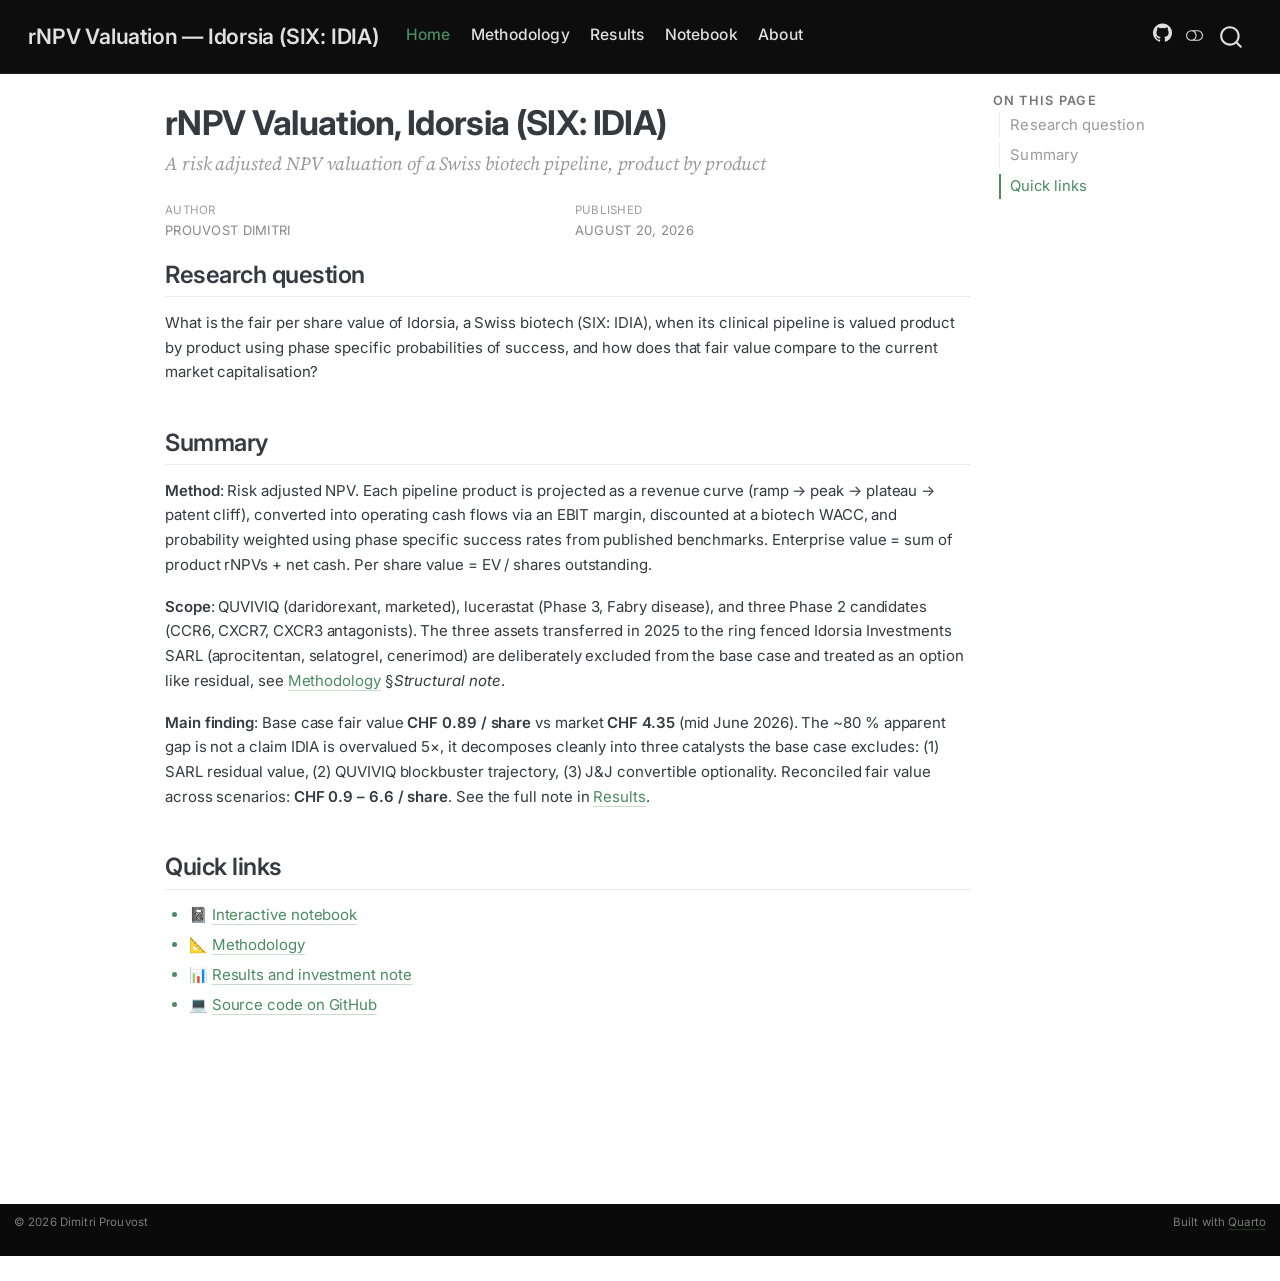
==== index.html @ 0ca476a7 "Deploying to gh-pages from @ DimitriPr/rnpv-idorsia-valuation@db2570fab41d0d4c4d8c8cfc863c0c8bb21568" ====
<!DOCTYPE html>
<html xmlns="http://www.w3.org/1999/xhtml" lang="en" xml:lang="en"><head>

<meta charset="utf-8">
<meta name="generator" content="quarto-1.10.18">

<meta name="viewport" content="width=device-width, initial-scale=1.0, user-scalable=yes">

<meta name="author" content="PROUVOST Dimitri">
<meta name="dcterms.date" content="2026-08-20">

<title>rNPV Valuation, Idorsia (SIX: IDIA) – rNPV Valuation — Idorsia (SIX: IDIA)</title>
<style>
/* Default styles provided by pandoc.
** See https://pandoc.org/MANUAL.html#variables-for-html for config info.
*/
span.smallcaps{font-variant: small-caps;}
div.columns{display: flex; gap: 1.5em;}
div.column{flex: auto;}
@media screen {
div.columns{gap: min(4vw, 1.5em);}
div.column{overflow-x: auto;}
}
div.hanging-indent{margin-left: 1.5em; text-indent: -1.5em;}
ul.task-list{list-style: none;}
ul.task-list li input[type="checkbox"] {
  width: 0.8em;
  margin: 0 0.8em 0.2em -1em; /* quarto-specific, see https://github.com/quarto-dev/quarto-cli/issues/4556 */ 
  vertical-align: middle;
}
</style>


<script src="site_libs/quarto-nav/quarto-nav.js"></script>
<script src="site_libs/quarto-nav/headroom.min.js"></script>
<script src="site_libs/clipboard/clipboard.min.js"></script>
<script src="site_libs/quarto-search/autocomplete.umd.js"></script>
<script src="site_libs/quarto-search/fuse.min.js"></script>
<script src="site_libs/quarto-search/quarto-search.js"></script>
<meta name="quarto:offset" content="./">
<script src="site_libs/quarto-html/quarto.js" type="module"></script>
<script src="site_libs/quarto-html/tabsets/tabsets.js" type="module"></script>
<script src="site_libs/quarto-html/popper.min.js"></script>
<script src="site_libs/quarto-html/tippy.umd.min.js"></script>
<script src="site_libs/quarto-html/anchor.min.js"></script>
<link href="site_libs/quarto-html/tippy.css" rel="stylesheet">
<link href="site_libs/quarto-html/quarto-syntax-highlighting-64a204ab8560d761af7679ceaba22944.css" rel="stylesheet" class="quarto-color-scheme" id="quarto-text-highlighting-styles">
<link href="site_libs/quarto-html/quarto-syntax-highlighting-dark-b85bc7c33db8c58e0ec93c3465666fed.css" rel="stylesheet" class="quarto-color-scheme quarto-color-alternate" id="quarto-text-highlighting-styles">
<link href="site_libs/quarto-html/quarto-syntax-highlighting-64a204ab8560d761af7679ceaba22944.css" rel="stylesheet" class="quarto-color-scheme-extra" id="quarto-text-highlighting-styles">
<script src="site_libs/bootstrap/bootstrap.min.js"></script>
<link href="site_libs/bootstrap/bootstrap-icons.css" rel="stylesheet">
<link href="site_libs/bootstrap/bootstrap-dae86cc5c44ff60038910d979d464551.min.css" rel="stylesheet" append-hash="true" class="quarto-color-scheme" id="quarto-bootstrap" data-mode="light">
<link href="site_libs/bootstrap/bootstrap-dark-b881767d2ce9f5bcc4cdcca02720d2b8.min.css" rel="stylesheet" append-hash="true" class="quarto-color-scheme quarto-color-alternate" id="quarto-bootstrap" data-mode="dark">
<link href="site_libs/bootstrap/bootstrap-dae86cc5c44ff60038910d979d464551.min.css" rel="stylesheet" append-hash="true" class="quarto-color-scheme-extra" id="quarto-bootstrap" data-mode="light">
<script id="quarto-search-options" type="application/json">{
  "location": "navbar",
  "copy-button": false,
  "collapse-after": 3,
  "panel-placement": "end",
  "type": "overlay",
  "limit": 50,
  "keyboard-shortcut": [
    "f",
    "/",
    "s"
  ],
  "show-item-context": false,
  "language": {
    "search-no-results-text": "No results",
    "search-matching-documents-text": "matching documents",
    "search-copy-link-title": "Copy link to search",
    "search-hide-matches-text": "Hide additional matches",
    "search-more-match-text": "more match in this document",
    "search-more-matches-text": "more matches in this document",
    "search-clear-button-title": "Clear",
    "search-text-placeholder": "",
    "search-detached-cancel-button-title": "Cancel",
    "search-submit-button-title": "Submit",
    "search-label": "Search"
  }
}</script>
<style>html{ scroll-behavior: smooth; }</style>


</head>

<body class="nav-fixed quarto-light"><script id="quarto-html-before-body" type="application/javascript">
    const toggleBodyColorMode = (bsSheetEl) => {
      const mode = bsSheetEl.getAttribute("data-mode");
      const bodyEl = window.document.querySelector("body");
      if (mode === "dark") {
        bodyEl.classList.add("quarto-dark");
        bodyEl.classList.remove("quarto-light");
      } else {
        bodyEl.classList.add("quarto-light");
        bodyEl.classList.remove("quarto-dark");
      }
    }
    const toggleBodyColorPrimary = () => {
      const bsSheetEl = window.document.querySelector("link#quarto-bootstrap:not([rel=disabled-stylesheet])");
      if (bsSheetEl) {
        toggleBodyColorMode(bsSheetEl);
      }
    }
    const setColorSchemeToggle = (alternate) => {
      const toggles = window.document.querySelectorAll('.quarto-color-scheme-toggle');
      for (let i=0; i < toggles.length; i++) {
        const toggle = toggles[i];
        if (toggle) {
          if (alternate) {
            toggle.classList.add("alternate");
          } else {
            toggle.classList.remove("alternate");
          }
        }
      }
    };
    const toggleColorMode = (alternate) => {
      // Switch the stylesheets
      const primaryStylesheets = window.document.querySelectorAll('link.quarto-color-scheme:not(.quarto-color-alternate)');
      const alternateStylesheets = window.document.querySelectorAll('link.quarto-color-scheme.quarto-color-alternate');
      manageTransitions('#quarto-margin-sidebar .nav-link', false);
      if (alternate) {
        // note: dark is layered on light, we don't disable primary!
        enableStylesheet(alternateStylesheets);
        for (const sheetNode of alternateStylesheets) {
          if (sheetNode.id === "quarto-bootstrap") {
            toggleBodyColorMode(sheetNode);
          }
        }
      } else {
        disableStylesheet(alternateStylesheets);
        enableStylesheet(primaryStylesheets)
        toggleBodyColorPrimary();
      }
      manageTransitions('#quarto-margin-sidebar .nav-link', true);
      // Switch the toggles
      setColorSchemeToggle(alternate)
      // Hack to workaround the fact that safari doesn't
      // properly recolor the scrollbar when toggling (#1455)
      if (navigator.userAgent.indexOf('Safari') > 0 && navigator.userAgent.indexOf('Chrome') == -1) {
        manageTransitions("body", false);
        window.scrollTo(0, 1);
        setTimeout(() => {
          window.scrollTo(0, 0);
          manageTransitions("body", true);
        }, 40);
      }
    }
    const disableStylesheet = (stylesheets) => {
      for (let i=0; i < stylesheets.length; i++) {
        const stylesheet = stylesheets[i];
        stylesheet.rel = 'disabled-stylesheet';
      }
    }
    const enableStylesheet = (stylesheets) => {
      for (let i=0; i < stylesheets.length; i++) {
        const stylesheet = stylesheets[i];
        if(stylesheet.rel !== 'stylesheet') { // for Chrome, which will still FOUC without this check
          stylesheet.rel = 'stylesheet';
        }
      }
    }
    const manageTransitions = (selector, allowTransitions) => {
      const els = window.document.querySelectorAll(selector);
      for (let i=0; i < els.length; i++) {
        const el = els[i];
        if (allowTransitions) {
          el.classList.remove('notransition');
        } else {
          el.classList.add('notransition');
        }
      }
    }
    const isFileUrl = () => {
      return window.location.protocol === 'file:';
    }
    const hasAlternateSentinel = () => {
      let styleSentinel = getColorSchemeSentinel();
      if (styleSentinel !== null) {
        return styleSentinel === "alternate";
      } else {
        return false;
      }
    }
    const setStyleSentinel = (alternate) => {
      const value = alternate ? "alternate" : "default";
      if (!isFileUrl()) {
        window.localStorage.setItem("quarto-color-scheme", value);
      } else {
        localAlternateSentinel = value;
      }
    }
    const getColorSchemeSentinel = () => {
      if (!isFileUrl()) {
        const storageValue = window.localStorage.getItem("quarto-color-scheme");
        return storageValue != null ? storageValue : localAlternateSentinel;
      } else {
        return localAlternateSentinel;
      }
    }
    const toggleGiscusIfUsed = (isAlternate, darkModeDefault) => {
      const baseTheme = document.querySelector('#giscus-base-theme')?.value ?? 'light';
      const alternateTheme = document.querySelector('#giscus-alt-theme')?.value ?? 'dark';
      let newTheme = '';
      if(authorPrefersDark) {
        newTheme = isAlternate ? baseTheme : alternateTheme;
      } else {
        newTheme = isAlternate ? alternateTheme : baseTheme;
      }
      const changeGiscusTheme = () => {
        // From: https://github.com/giscus/giscus/issues/336
        const sendMessage = (message) => {
          const iframe = document.querySelector('iframe.giscus-frame');
          if (!iframe) return;
          iframe.contentWindow.postMessage({ giscus: message }, 'https://giscus.app');
        }
        sendMessage({
          setConfig: {
            theme: newTheme
          }
        });
      }
      const isGiscussLoaded = window.document.querySelector('iframe.giscus-frame') !== null;
      if (isGiscussLoaded) {
        changeGiscusTheme();
      }
    };
    const authorPrefersDark = false;
    const darkModeDefault = authorPrefersDark;
      document.querySelector('link#quarto-text-highlighting-styles.quarto-color-scheme-extra').rel = 'disabled-stylesheet';
      document.querySelector('link#quarto-bootstrap.quarto-color-scheme-extra').rel = 'disabled-stylesheet';
    let localAlternateSentinel = darkModeDefault ? 'alternate' : 'default';
    // Dark / light mode switch
    window.quartoToggleColorScheme = () => {
      // Read the current dark / light value
      let toAlternate = !hasAlternateSentinel();
      toggleColorMode(toAlternate);
      setStyleSentinel(toAlternate);
      toggleGiscusIfUsed(toAlternate, darkModeDefault);
      window.dispatchEvent(new Event('resize'));
    };
    // Switch to dark mode if need be
    if (hasAlternateSentinel()) {
      toggleColorMode(true);
    } else {
      toggleColorMode(false);
    }
  </script>

<div id="quarto-search-results"></div>
  <header id="quarto-header" class="headroom fixed-top">
    <nav class="navbar navbar-expand-lg " data-bs-theme="dark">
      <div class="navbar-container container-fluid">
      <div class="navbar-brand-container mx-auto">
    <a class="navbar-brand" href="./index.html">
    <span class="navbar-title">rNPV Valuation — Idorsia (SIX: IDIA)</span>
    </a>
  </div>
            <div id="quarto-search" class="" title="Search"></div>
          <button class="navbar-toggler" type="button" data-bs-toggle="collapse" data-bs-target="#navbarCollapse" aria-controls="navbarCollapse" role="menu" aria-expanded="false" aria-label="Toggle navigation" onclick="if (window.quartoToggleHeadroom) { window.quartoToggleHeadroom(); }">
  <span class="navbar-toggler-icon"></span>
</button>
          <div class="collapse navbar-collapse" id="navbarCollapse">
            <ul class="navbar-nav navbar-nav-scroll me-auto">
  <li class="nav-item">
    <a class="nav-link active" href="./index.html" aria-current="page"> 
<span class="menu-text">Home</span></a>
  </li>  
  <li class="nav-item">
    <a class="nav-link" href="./methodology.html"> 
<span class="menu-text">Methodology</span></a>
  </li>  
  <li class="nav-item">
    <a class="nav-link" href="./results.html"> 
<span class="menu-text">Results</span></a>
  </li>  
  <li class="nav-item">
    <a class="nav-link" href="./notebook.html"> 
<span class="menu-text">Notebook</span></a>
  </li>  
  <li class="nav-item">
    <a class="nav-link" href="./about.html"> 
<span class="menu-text">About</span></a>
  </li>  
</ul>
            <ul class="navbar-nav navbar-nav-scroll ms-auto">
  <li class="nav-item compact">
    <a class="nav-link" href="https://github.com/DimitriPr/rnpv-idorsia-valuation"> <i class="bi bi-github" role="img" aria-label="GitHub">
</i> 
<span class="menu-text"></span></a>
  </li>  
</ul>
          </div> <!-- /navcollapse -->
            <div class="quarto-navbar-tools">
  <a href="" class="quarto-color-scheme-toggle quarto-navigation-tool  px-1" onclick="window.quartoToggleColorScheme(); return false;" title="Toggle dark mode"><i class="bi"></i></a>
</div>
      </div> <!-- /container-fluid -->
    </nav>
</header>
<!-- content -->
<div id="quarto-content" class="quarto-container page-columns page-rows-contents page-layout-article page-navbar">
<!-- sidebar -->
<!-- margin-sidebar -->
    <div id="quarto-margin-sidebar" class="sidebar margin-sidebar">
        <nav id="TOC" role="doc-toc" class="toc-active">
    <h2 id="toc-title">On this page</h2>
   
  <ul>
  <li><a href="#research-question" id="toc-research-question" class="nav-link active" data-scroll-target="#research-question">Research question</a></li>
  <li><a href="#summary" id="toc-summary" class="nav-link" data-scroll-target="#summary">Summary</a></li>
  <li><a href="#quick-links" id="toc-quick-links" class="nav-link" data-scroll-target="#quick-links">Quick links</a></li>
  </ul>
</nav>
    </div>
<!-- main -->
<main class="content" id="quarto-document-content">


<header id="title-block-header" class="quarto-title-block default">
<div class="quarto-title">
<h1 class="title">rNPV Valuation, Idorsia (SIX: IDIA)</h1>
<p class="subtitle lead">A risk adjusted NPV valuation of a Swiss biotech pipeline, product by product</p>
</div>



<div class="quarto-title-meta">

    <div>
    <div class="quarto-title-meta-heading">Author</div>
    <div class="quarto-title-meta-contents">
             <p>PROUVOST Dimitri </p>
          </div>
  </div>
    
    <div>
    <div class="quarto-title-meta-heading">Published</div>
    <div class="quarto-title-meta-contents">
      <p class="date">August 20, 2026</p>
    </div>
  </div>
  
    
  </div>
  


</header>


<section id="research-question" class="level2">
<h2 class="anchored" data-anchor-id="research-question">Research question</h2>
<p>What is the fair per share value of Idorsia, a Swiss biotech (SIX: IDIA), when its clinical pipeline is valued product by product using phase specific probabilities of success, and how does that fair value compare to the current market capitalisation?</p>
</section>
<section id="summary" class="level2">
<h2 class="anchored" data-anchor-id="summary">Summary</h2>
<p><strong>Method</strong>: Risk adjusted NPV. Each pipeline product is projected as a revenue curve (ramp → peak → plateau → patent cliff), converted into operating cash flows via an EBIT margin, discounted at a biotech WACC, and probability weighted using phase specific success rates from published benchmarks. Enterprise value = sum of product rNPVs + net cash. Per share value = EV / shares outstanding.</p>
<p><strong>Scope</strong>: QUVIVIQ (daridorexant, marketed), lucerastat (Phase 3, Fabry disease), and three Phase 2 candidates (CCR6, CXCR7, CXCR3 antagonists). The three assets transferred in 2025 to the ring fenced Idorsia Investments SARL (aprocitentan, selatogrel, cenerimod) are deliberately excluded from the base case and treated as an option like residual, see <a href="./methodology.html">Methodology</a> §<em>Structural note</em>.</p>
<p><strong>Main finding</strong>: Base case fair value <strong>CHF 0.89 / share</strong> vs market <strong>CHF 4.35</strong> (mid June 2026). The ~80 % apparent gap is not a claim IDIA is overvalued 5×, it decomposes cleanly into three catalysts the base case excludes: (1) SARL residual value, (2) QUVIVIQ blockbuster trajectory, (3) J&amp;J convertible optionality. Reconciled fair value across scenarios: <strong>CHF 0.9 – 6.6 / share</strong>. See the full note in <a href="./results.html">Results</a>.</p>
</section>
<section id="quick-links" class="level2">
<h2 class="anchored" data-anchor-id="quick-links">Quick links</h2>
<ul>
<li>📓 <a href="./notebook.html">Interactive notebook</a></li>
<li>📐 <a href="./methodology.html">Methodology</a></li>
<li>📊 <a href="./results.html">Results and investment note</a></li>
<li>💻 <a href="https://github.com/DimitriPr/rnpv-idorsia-valuation">Source code on GitHub</a></li>
</ul>


</section>

</main> <!-- /main -->
<script id="quarto-html-after-body" type="application/javascript">
  window.document.addEventListener("DOMContentLoaded", function (event) {
    // Ensure there is a toggle, if there isn't float one in the top right
    if (window.document.querySelector('.quarto-color-scheme-toggle') === null) {
      const a = window.document.createElement('a');
      a.classList.add('top-right');
      a.classList.add('quarto-color-scheme-toggle');
      a.href = "";
      a.onclick = function() { try { window.quartoToggleColorScheme(); } catch {} return false; };
      const i = window.document.createElement("i");
      i.classList.add('bi');
      a.appendChild(i);
      window.document.body.appendChild(a);
    }
    setColorSchemeToggle(hasAlternateSentinel())
    const icon = "";
    const anchorJS = new window.AnchorJS();
    anchorJS.options = {
      placement: 'right',
      icon: icon
    };
    anchorJS.add('.anchored');
    const isCodeAnnotation = (el) => {
      for (const clz of el.classList) {
        if (clz.startsWith('code-annotation-')) {                     
          return true;
        }
      }
      return false;
    }
    const onCopySuccess = function(e) {
      // button target
      const button = e.trigger;
      // don't keep focus
      button.blur();
      // flash "checked"
      button.classList.add('code-copy-button-checked');
      var currentTitle = button.getAttribute("title");
      button.setAttribute("title", "Copied!");
      let tooltip;
      if (window.bootstrap) {
        button.setAttribute("data-bs-toggle", "tooltip");
        button.setAttribute("data-bs-placement", "left");
        button.setAttribute("data-bs-title", "Copied!");
        tooltip = new bootstrap.Tooltip(button, 
          { trigger: "manual", 
            customClass: "code-copy-button-tooltip",
            offset: [0, -8]});
        tooltip.show();    
      }
      setTimeout(function() {
        if (tooltip) {
          tooltip.hide();
          button.removeAttribute("data-bs-title");
          button.removeAttribute("data-bs-toggle");
          button.removeAttribute("data-bs-placement");
        }
        button.setAttribute("title", currentTitle);
        button.classList.remove('code-copy-button-checked');
      }, 1000);
      // clear code selection
      e.clearSelection();
    }
    const getTextToCopy = function(trigger) {
      const outerScaffold = trigger.parentElement.cloneNode(true);
      const codeEl = outerScaffold.querySelector('code');
      for (const childEl of codeEl.children) {
        if (isCodeAnnotation(childEl)) {
          childEl.remove();
        }
      }
      return codeEl.innerText;
    }
    const clipboard = new window.ClipboardJS('.code-copy-button:not([data-in-quarto-modal])', {
      text: getTextToCopy
    });
    clipboard.on('success', onCopySuccess);
    if (window.document.getElementById('quarto-embedded-source-code-modal')) {
      const clipboardModal = new window.ClipboardJS('.code-copy-button[data-in-quarto-modal]', {
        text: getTextToCopy,
        container: window.document.getElementById('quarto-embedded-source-code-modal')
      });
      clipboardModal.on('success', onCopySuccess);
    }
    const viewSource = window.document.getElementById('quarto-view-source') ||
                       window.document.getElementById('quarto-code-tools-source');
    if (viewSource) {
      const sourceUrl = viewSource.getAttribute("data-quarto-source-url");
      viewSource.addEventListener("click", function(e) {
        if (sourceUrl) {
          // rstudio viewer pane
          if (/\bcapabilities=\b/.test(window.location)) {
            window.open(sourceUrl);
          } else {
            window.location.href = sourceUrl;
          }
        } else {
          const modal = new bootstrap.Modal(document.getElementById('quarto-embedded-source-code-modal'));
          modal.show();
        }
        return false;
      });
    }
    function toggleCodeHandler(show) {
      return function(e) {
        const cellDetails = window.document.querySelectorAll(".cell details.code-fold");
        for (let i=0; i<cellDetails.length; i++) {
          const details = cellDetails[i];
          if (show) {
            details.open = true;
          } else {
            details.removeAttribute("open");
          }
        }
        const cellCodeDivs = window.document.querySelectorAll(".cell div.sourceCode.cell-code");
        const fromCls = show ? "hidden" : "unhidden";
        const toCls = show ? "unhidden" : "hidden";
        for (let i=0; i<cellCodeDivs.length; i++) {
          const codeDiv = cellCodeDivs[i];
          if (codeDiv.classList.contains(fromCls)) {
            codeDiv.classList.remove(fromCls);
            codeDiv.classList.add(toCls);
          } 
        }
        return false;
      }
    }
    const hideAllCode = window.document.getElementById("quarto-hide-all-code");
    if (hideAllCode) {
      hideAllCode.addEventListener("click", toggleCodeHandler(false));
    }
    const showAllCode = window.document.getElementById("quarto-show-all-code");
    if (showAllCode) {
      showAllCode.addEventListener("click", toggleCodeHandler(true));
    }
      var localhostRegex = new RegExp(/^(?:http|https):\/\/localhost\:?[0-9]*\//);
      var mailtoRegex = new RegExp(/^mailto:/);
        var filterRegex = new RegExp('/' + window.location.host + '/');
      var isInternal = (href) => {
          return filterRegex.test(href) || localhostRegex.test(href) || mailtoRegex.test(href);
      }
      // Inspect non-navigation links and adorn them if external
     var links = window.document.querySelectorAll('a[href]:not(.nav-link):not(.navbar-brand):not(.toc-action):not(.sidebar-link):not(.sidebar-item-toggle):not(.pagination-link):not(.no-external):not([aria-hidden]):not(.dropdown-item):not(.quarto-navigation-tool):not(.about-link)');
      for (var i=0; i<links.length; i++) {
        const link = links[i];
        if (!isInternal(link.href)) {
          // undo the damage that might have been done by quarto-nav.js in the case of
          // links that we want to consider external
          if (link.dataset.originalHref !== undefined) {
            link.href = link.dataset.originalHref;
          }
            // target, if specified
            link.setAttribute("target", "_blank");
            if (link.getAttribute("rel") === null) {
              link.setAttribute("rel", "noopener");
            }
        }
      }
    function tippyHover(el, contentFn, onTriggerFn, onUntriggerFn) {
      const config = {
        allowHTML: true,
        maxWidth: 500,
        delay: 100,
        arrow: false,
        appendTo: function(el) {
            return el.parentElement;
        },
        interactive: true,
        interactiveBorder: 10,
        theme: 'quarto',
        placement: 'bottom-start',
      };
      if (contentFn) {
        config.content = contentFn;
      }
      if (onTriggerFn) {
        config.onTrigger = onTriggerFn;
      }
      if (onUntriggerFn) {
        config.onUntrigger = onUntriggerFn;
      }
      window.tippy(el, config); 
    }
    const noterefs = window.document.querySelectorAll('a[role="doc-noteref"]');
    for (var i=0; i<noterefs.length; i++) {
      const ref = noterefs[i];
      tippyHover(ref, function() {
        // use id or data attribute instead here
        let href = ref.getAttribute('data-footnote-href') || ref.getAttribute('href');
        try { href = new URL(href).hash; } catch {}
        const id = href.replace(/^#\/?/, "");
        const note = window.document.getElementById(id);
        if (note) {
          return note.innerHTML;
        } else {
          return "";
        }
      });
    }
    const xrefs = window.document.querySelectorAll('a.quarto-xref');
    const processXRef = (id, note) => {
      // Strip column container classes
      const stripColumnClz = (el) => {
        el.classList.remove("page-full", "page-columns");
        if (el.children) {
          for (const child of el.children) {
            stripColumnClz(child);
          }
        }
      }
      stripColumnClz(note)
      if (id === null || id.startsWith('sec-')) {
        // Special case sections, only their first couple elements
        const container = document.createElement("div");
        if (note.children && note.children.length > 2) {
          container.appendChild(note.children[0].cloneNode(true));
          for (let i = 1; i < note.children.length; i++) {
            const child = note.children[i];
            if (child.tagName === "P" && child.innerText === "") {
              continue;
            } else {
              container.appendChild(child.cloneNode(true));
              break;
            }
          }
          if (window.Quarto?.typesetMath) {
            window.Quarto.typesetMath(container);
          }
          return container.innerHTML
        } else {
          if (window.Quarto?.typesetMath) {
            window.Quarto.typesetMath(note);
          }
          return note.innerHTML;
        }
      } else {
        // Remove any anchor links if they are present
        const anchorLink = note.querySelector('a.anchorjs-link');
        if (anchorLink) {
          anchorLink.remove();
        }
        if (window.Quarto?.typesetMath) {
          window.Quarto.typesetMath(note);
        }
        if (note.classList.contains("callout")) {
          return note.outerHTML;
        } else {
          return note.innerHTML;
        }
      }
    }
    for (var i=0; i<xrefs.length; i++) {
      const xref = xrefs[i];
      tippyHover(xref, undefined, function(instance) {
        instance.disable();
        let url = xref.getAttribute('href');
        let hash = undefined; 
        if (url.startsWith('#')) {
          hash = url;
        } else {
          try { hash = new URL(url).hash; } catch {}
        }
        if (hash) {
          const id = hash.replace(/^#\/?/, "");
          const note = window.document.getElementById(id);
          if (note !== null) {
            try {
              const html = processXRef(id, note.cloneNode(true));
              instance.setContent(html);
            } finally {
              instance.enable();
              instance.show();
            }
          } else {
            // See if we can fetch this
            fetch(url.split('#')[0])
            .then(res => res.text())
            .then(html => {
              const parser = new DOMParser();
              const htmlDoc = parser.parseFromString(html, "text/html");
              const note = htmlDoc.getElementById(id);
              if (note !== null) {
                const html = processXRef(id, note);
                instance.setContent(html);
              } 
            }).finally(() => {
              instance.enable();
              instance.show();
            });
          }
        } else {
          // See if we can fetch a full url (with no hash to target)
          // This is a special case and we should probably do some content thinning / targeting
          fetch(url)
          .then(res => res.text())
          .then(html => {
            const parser = new DOMParser();
            const htmlDoc = parser.parseFromString(html, "text/html");
            const note = htmlDoc.querySelector('main.content');
            if (note !== null) {
              // This should only happen for chapter cross references
              // (since there is no id in the URL)
              // remove the first header
              if (note.children.length > 0 && note.children[0].tagName === "HEADER") {
                note.children[0].remove();
              }
              const html = processXRef(null, note);
              instance.setContent(html);
            } 
          }).finally(() => {
            instance.enable();
            instance.show();
          });
        }
      }, function(instance) {
      });
    }
        let selectedAnnoteEl;
        const selectorForAnnotation = ( cell, annotation) => {
          let cellAttr = 'data-code-cell="' + cell + '"';
          let lineAttr = 'data-code-annotation="' +  annotation + '"';
          const selector = 'span[' + cellAttr + '][' + lineAttr + ']';
          return selector;
        }
        const selectCodeLines = (annoteEl) => {
          const doc = window.document;
          const targetCell = annoteEl.getAttribute("data-target-cell");
          const targetAnnotation = annoteEl.getAttribute("data-target-annotation");
          const annoteSpan = window.document.querySelector(selectorForAnnotation(targetCell, targetAnnotation));
          const lines = annoteSpan.getAttribute("data-code-lines").split(",");
          const lineIds = lines.map((line) => {
            return targetCell + "-" + line;
          })
          let top = null;
          let height = null;
          let parent = null;
          if (lineIds.length > 0) {
              //compute the position of the single el (top and bottom and make a div)
              const el = window.document.getElementById(lineIds[0]);
              top = el.offsetTop;
              height = el.offsetHeight;
              parent = el.parentElement.parentElement;
            if (lineIds.length > 1) {
              const lastEl = window.document.getElementById(lineIds[lineIds.length - 1]);
              const bottom = lastEl.offsetTop + lastEl.offsetHeight;
              height = bottom - top;
            }
            if (top !== null && height !== null && parent !== null) {
              // cook up a div (if necessary) and position it 
              let div = window.document.getElementById("code-annotation-line-highlight");
              if (div === null) {
                div = window.document.createElement("div");
                div.setAttribute("id", "code-annotation-line-highlight");
                div.style.position = 'absolute';
                parent.appendChild(div);
              }
              div.style.top = top - 2 + "px";
              div.style.height = height + 4 + "px";
              div.style.left = 0;
              let gutterDiv = window.document.getElementById("code-annotation-line-highlight-gutter");
              if (gutterDiv === null) {
                gutterDiv = window.document.createElement("div");
                gutterDiv.setAttribute("id", "code-annotation-line-highlight-gutter");
                gutterDiv.style.position = 'absolute';
                const codeCell = window.document.getElementById(targetCell);
                const gutter = codeCell.querySelector('.code-annotation-gutter');
                gutter.appendChild(gutterDiv);
              }
              gutterDiv.style.top = top - 2 + "px";
              gutterDiv.style.height = height + 4 + "px";
            }
            selectedAnnoteEl = annoteEl;
          }
        };
        const unselectCodeLines = () => {
          const elementsIds = ["code-annotation-line-highlight", "code-annotation-line-highlight-gutter"];
          elementsIds.forEach((elId) => {
            const div = window.document.getElementById(elId);
            if (div) {
              div.remove();
            }
          });
          selectedAnnoteEl = undefined;
        };
          // Handle positioning of the toggle
      window.addEventListener(
        "resize",
        throttle(() => {
          elRect = undefined;
          if (selectedAnnoteEl) {
            selectCodeLines(selectedAnnoteEl);
          }
        }, 10)
      );
      function throttle(fn, ms) {
      let throttle = false;
      let timer;
        return (...args) => {
          if(!throttle) { // first call gets through
              fn.apply(this, args);
              throttle = true;
          } else { // all the others get throttled
              if(timer) clearTimeout(timer); // cancel #2
              timer = setTimeout(() => {
                fn.apply(this, args);
                timer = throttle = false;
              }, ms);
          }
        };
      }
        // Attach click handler to the DT
        const annoteDls = window.document.querySelectorAll('dt[data-target-cell]');
        for (const annoteDlNode of annoteDls) {
          annoteDlNode.addEventListener('click', (event) => {
            const clickedEl = event.target;
            if (clickedEl !== selectedAnnoteEl) {
              unselectCodeLines();
              const activeEl = window.document.querySelector('dt[data-target-cell].code-annotation-active');
              if (activeEl) {
                activeEl.classList.remove('code-annotation-active');
              }
              selectCodeLines(clickedEl);
              clickedEl.classList.add('code-annotation-active');
            } else {
              // Unselect the line
              unselectCodeLines();
              clickedEl.classList.remove('code-annotation-active');
            }
          });
        }
    const findCites = (el) => {
      const parentEl = el.parentElement;
      if (parentEl) {
        const cites = parentEl.dataset.cites;
        if (cites) {
          return {
            el,
            cites: cites.split(' ')
          };
        } else {
          return findCites(el.parentElement)
        }
      } else {
        return undefined;
      }
    };
    var bibliorefs = window.document.querySelectorAll('a[role="doc-biblioref"]');
    for (var i=0; i<bibliorefs.length; i++) {
      const ref = bibliorefs[i];
      const citeInfo = findCites(ref);
      if (citeInfo) {
        tippyHover(citeInfo.el, function() {
          var popup = window.document.createElement('div');
          citeInfo.cites.forEach(function(cite) {
            var citeDiv = window.document.createElement('div');
            citeDiv.classList.add('hanging-indent');
            citeDiv.classList.add('csl-entry');
            var biblioDiv = window.document.getElementById('ref-' + cite);
            if (biblioDiv) {
              citeDiv.innerHTML = biblioDiv.innerHTML;
            }
            popup.appendChild(citeDiv);
          });
          return popup.innerHTML;
        });
      }
    }
  });
  </script>
</div> <!-- /content -->
<footer class="footer">
  <div class="nav-footer">
    <div class="nav-footer-left">
<p>© 2026 Dimitri Prouvost</p>
</div>   
    <div class="nav-footer-center">
      &nbsp;
    </div>
    <div class="nav-footer-right">
<p>Built with <a href="https://quarto.org">Quarto</a></p>
</div>
  </div>
</footer>




<script src="site_libs/quarto-html/zenscroll-min.js"></script>
</body></html>
---- site_libs/quarto-html/tippy.css ----
.tippy-box[data-animation=fade][data-state=hidden]{opacity:0}[data-tippy-root]{max-width:calc(100vw - 10px)}.tippy-box{position:relative;background-color:#333;color:#fff;border-radius:4px;font-size:14px;line-height:1.4;white-space:normal;outline:0;transition-property:transform,visibility,opacity}.tippy-box[data-placement^=top]>.tippy-arrow{bottom:0}.tippy-box[data-placement^=top]>.tippy-arrow:before{bottom:-7px;left:0;border-width:8px 8px 0;border-top-color:initial;transform-origin:center top}.tippy-box[data-placement^=bottom]>.tippy-arrow{top:0}.tippy-box[data-placement^=bottom]>.tippy-arrow:before{top:-7px;left:0;border-width:0 8px 8px;border-bottom-color:initial;transform-origin:center bottom}.tippy-box[data-placement^=left]>.tippy-arrow{right:0}.tippy-box[data-placement^=left]>.tippy-arrow:before{border-width:8px 0 8px 8px;border-left-color:initial;right:-7px;transform-origin:center left}.tippy-box[data-placement^=right]>.tippy-arrow{left:0}.tippy-box[data-placement^=right]>.tippy-arrow:before{left:-7px;border-width:8px 8px 8px 0;border-right-color:initial;transform-origin:center right}.tippy-box[data-inertia][data-state=visible]{transition-timing-function:cubic-bezier(.54,1.5,.38,1.11)}.tippy-arrow{width:16px;height:16px;color:#333}.tippy-arrow:before{content:"";position:absolute;border-color:transparent;border-style:solid}.tippy-content{position:relative;padding:5px 9px;z-index:1}
---- site_libs/quarto-html/quarto-syntax-highlighting-64a204ab8560d761af7679ceaba22944.css ----
/* quarto syntax highlight colors */
:root {
  --quarto-hl-ot-color: #003B4F;
  --quarto-hl-at-color: #657422;
  --quarto-hl-ss-color: #20794D;
  --quarto-hl-an-color: #5E5E5E;
  --quarto-hl-fu-color: #4758AB;
  --quarto-hl-st-color: #20794D;
  --quarto-hl-cf-color: #003B4F;
  --quarto-hl-op-color: #5E5E5E;
  --quarto-hl-er-color: #AD0000;
  --quarto-hl-bn-color: #AD0000;
  --quarto-hl-al-color: #AD0000;
  --quarto-hl-va-color: #111111;
  --quarto-hl-bu-color: inherit;
  --quarto-hl-ex-color: inherit;
  --quarto-hl-pp-color: #AD0000;
  --quarto-hl-in-color: #5E5E5E;
  --quarto-hl-vs-color: #20794D;
  --quarto-hl-wa-color: #5E5E5E;
  --quarto-hl-do-color: #5E5E5E;
  --quarto-hl-im-color: #00769E;
  --quarto-hl-ch-color: #20794D;
  --quarto-hl-dt-color: #AD0000;
  --quarto-hl-fl-color: #AD0000;
  --quarto-hl-co-color: #5E5E5E;
  --quarto-hl-cv-color: #5E5E5E;
  --quarto-hl-cn-color: #8f5902;
  --quarto-hl-sc-color: #5E5E5E;
  --quarto-hl-dv-color: #AD0000;
  --quarto-hl-kw-color: #003B4F;
}

/* other quarto variables */
:root {
  --quarto-font-monospace: SFMono-Regular, Menlo, Monaco, Consolas, "Liberation Mono", "Courier New", monospace;
}

/* syntax highlight based on Pandoc's rules */
pre > code.sourceCode > span {
  color: #003B4F;
}

code.sourceCode > span {
  color: #003B4F;
}

div.sourceCode,
div.sourceCode pre.sourceCode {
  color: #003B4F;
}

/* Normal */
code span {
  color: #003B4F;
}

/* Alert */
code span.al {
  color: #AD0000;
  font-style: inherit;
}

/* Annotation */
code span.an {
  color: #5E5E5E;
  font-style: inherit;
}

/* Attribute */
code span.at {
  color: #657422;
  font-style: inherit;
}

/* BaseN */
code span.bn {
  color: #AD0000;
  font-style: inherit;
}

/* BuiltIn */
code span.bu {
  font-style: inherit;
}

/* ControlFlow */
code span.cf {
  color: #003B4F;
  font-weight: bold;
  font-style: inherit;
}

/* Char */
code span.ch {
  color: #20794D;
  font-style: inherit;
}

/* Constant */
code span.cn {
  color: #8f5902;
  font-style: inherit;
}

/* Comment */
code span.co {
  color: #5E5E5E;
  font-style: inherit;
}

/* CommentVar */
code span.cv {
  color: #5E5E5E;
  font-style: italic;
}

/* Documentation */
code span.do {
  color: #5E5E5E;
  font-style: italic;
}

/* DataType */
code span.dt {
  color: #AD0000;
  font-style: inherit;
}

/* DecVal */
code span.dv {
  color: #AD0000;
  font-style: inherit;
}

/* Error */
code span.er {
  color: #AD0000;
  font-style: inherit;
}

/* Extension */
code span.ex {
  font-style: inherit;
}

/* Float */
code span.fl {
  color: #AD0000;
  font-style: inherit;
}

/* Function */
code span.fu {
  color: #4758AB;
  font-style: inherit;
}

/* Import */
code span.im {
  color: #00769E;
  font-style: inherit;
}

/* Information */
code span.in {
  color: #5E5E5E;
  font-style: inherit;
}

/* Keyword */
code span.kw {
  color: #003B4F;
  font-weight: bold;
  font-style: inherit;
}

/* Operator */
code span.op {
  color: #5E5E5E;
  font-style: inherit;
}

/* Other */
code span.ot {
  color: #003B4F;
  font-style: inherit;
}

/* Preprocessor */
code span.pp {
  color: #AD0000;
  font-style: inherit;
}

/* SpecialChar */
code span.sc {
  color: #5E5E5E;
  font-style: inherit;
}

/* SpecialString */
code span.ss {
  color: #20794D;
  font-style: inherit;
}

/* String */
code span.st {
  color: #20794D;
  font-style: inherit;
}

/* Variable */
code span.va {
  color: #111111;
  font-style: inherit;
}

/* VerbatimString */
code span.vs {
  color: #20794D;
  font-style: inherit;
}

/* Warning */
code span.wa {
  color: #5E5E5E;
  font-style: italic;
}

.prevent-inlining {
  content: "</";
}

/*# sourceMappingURL=9d8d5bb603a83b8298b89080a598c93b.css.map */
---- site_libs/quarto-html/quarto-syntax-highlighting-dark-b85bc7c33db8c58e0ec93c3465666fed.css ----
/* quarto syntax highlight colors */
:root {
  --quarto-hl-al-color: #f07178;
  --quarto-hl-an-color: #d4d0ab;
  --quarto-hl-at-color: #00e0e0;
  --quarto-hl-bn-color: #d4d0ab;
  --quarto-hl-bu-color: #abe338;
  --quarto-hl-ch-color: #abe338;
  --quarto-hl-co-color: #f8f8f2;
  --quarto-hl-cv-color: #ffd700;
  --quarto-hl-cn-color: #ffd700;
  --quarto-hl-cf-color: #ffa07a;
  --quarto-hl-dt-color: #ffa07a;
  --quarto-hl-dv-color: #d4d0ab;
  --quarto-hl-do-color: #f8f8f2;
  --quarto-hl-er-color: #f07178;
  --quarto-hl-ex-color: #00e0e0;
  --quarto-hl-fl-color: #d4d0ab;
  --quarto-hl-fu-color: #ffa07a;
  --quarto-hl-im-color: #abe338;
  --quarto-hl-in-color: #d4d0ab;
  --quarto-hl-kw-color: #ffa07a;
  --quarto-hl-op-color: #ffa07a;
  --quarto-hl-ot-color: #00e0e0;
  --quarto-hl-pp-color: #dcc6e0;
  --quarto-hl-re-color: #00e0e0;
  --quarto-hl-sc-color: #abe338;
  --quarto-hl-ss-color: #abe338;
  --quarto-hl-st-color: #abe338;
  --quarto-hl-va-color: #00e0e0;
  --quarto-hl-vs-color: #abe338;
  --quarto-hl-wa-color: #dcc6e0;
}

/* other quarto variables */
:root {
  --quarto-font-monospace: SFMono-Regular, Menlo, Monaco, Consolas, "Liberation Mono", "Courier New", monospace;
}

/* syntax highlight based on Pandoc's rules */
pre > code.sourceCode > span {
  color: #f8f8f2;
}

code.sourceCode > span {
  color: #f8f8f2;
}

div.sourceCode,
div.sourceCode pre.sourceCode {
  color: #f8f8f2;
}

/* Normal */
code span {
  color: #f8f8f2;
}

/* Alert */
code span.al {
  color: #f07178;
}

/* Annotation */
code span.an {
  color: #d4d0ab;
}

/* Attribute */
code span.at {
  color: #00e0e0;
}

/* BaseN */
code span.bn {
  color: #d4d0ab;
}

/* BuiltIn */
code span.bu {
  color: #abe338;
}

/* ControlFlow */
code span.cf {
  font-weight: bold;
  color: #ffa07a;
}

/* Char */
code span.ch {
  color: #abe338;
}

/* Constant */
code span.cn {
  color: #ffd700;
}

/* Comment */
code span.co {
  font-style: italic;
  color: #f8f8f2;
}

/* CommentVar */
code span.cv {
  color: #ffd700;
}

/* Documentation */
code span.do {
  color: #f8f8f2;
}

/* DataType */
code span.dt {
  color: #ffa07a;
}

/* DecVal */
code span.dv {
  color: #d4d0ab;
}

/* Error */
code span.er {
  color: #f07178;
  text-decoration: underline;
}

/* Extension */
code span.ex {
  font-weight: bold;
  color: #00e0e0;
}

/* Float */
code span.fl {
  color: #d4d0ab;
}

/* Function */
code span.fu {
  color: #ffa07a;
}

/* Import */
code span.im {
  color: #abe338;
}

/* Information */
code span.in {
  color: #d4d0ab;
}

/* Keyword */
code span.kw {
  font-weight: bold;
  color: #ffa07a;
}

/* Operator */
code span.op {
  color: #ffa07a;
}

/* Other */
code span.ot {
  color: #00e0e0;
}

/* Preprocessor */
code span.pp {
  color: #dcc6e0;
}

/* RegionMarker */
code span.re {
  background-color: #f8f8f2;
  color: #00e0e0;
}

/* SpecialChar */
code span.sc {
  color: #abe338;
}

/* SpecialString */
code span.ss {
  color: #abe338;
}

/* String */
code span.st {
  color: #abe338;
}

/* Variable */
code span.va {
  color: #00e0e0;
}

/* VerbatimString */
code span.vs {
  color: #abe338;
}

/* Warning */
code span.wa {
  color: #dcc6e0;
}

.prevent-inlining {
  content: "</";
}

/*# sourceMappingURL=4ed8f1090dec6531da29ab00902aa718.css.map */
---- site_libs/quarto-html/quarto-syntax-highlighting-64a204ab8560d761af7679ceaba22944.css ----
/* quarto syntax highlight colors */
:root {
  --quarto-hl-ot-color: #003B4F;
  --quarto-hl-at-color: #657422;
  --quarto-hl-ss-color: #20794D;
  --quarto-hl-an-color: #5E5E5E;
  --quarto-hl-fu-color: #4758AB;
  --quarto-hl-st-color: #20794D;
  --quarto-hl-cf-color: #003B4F;
  --quarto-hl-op-color: #5E5E5E;
  --quarto-hl-er-color: #AD0000;
  --quarto-hl-bn-color: #AD0000;
  --quarto-hl-al-color: #AD0000;
  --quarto-hl-va-color: #111111;
  --quarto-hl-bu-color: inherit;
  --quarto-hl-ex-color: inherit;
  --quarto-hl-pp-color: #AD0000;
  --quarto-hl-in-color: #5E5E5E;
  --quarto-hl-vs-color: #20794D;
  --quarto-hl-wa-color: #5E5E5E;
  --quarto-hl-do-color: #5E5E5E;
  --quarto-hl-im-color: #00769E;
  --quarto-hl-ch-color: #20794D;
  --quarto-hl-dt-color: #AD0000;
  --quarto-hl-fl-color: #AD0000;
  --quarto-hl-co-color: #5E5E5E;
  --quarto-hl-cv-color: #5E5E5E;
  --quarto-hl-cn-color: #8f5902;
  --quarto-hl-sc-color: #5E5E5E;
  --quarto-hl-dv-color: #AD0000;
  --quarto-hl-kw-color: #003B4F;
}

/* other quarto variables */
:root {
  --quarto-font-monospace: SFMono-Regular, Menlo, Monaco, Consolas, "Liberation Mono", "Courier New", monospace;
}

/* syntax highlight based on Pandoc's rules */
pre > code.sourceCode > span {
  color: #003B4F;
}

code.sourceCode > span {
  color: #003B4F;
}

div.sourceCode,
div.sourceCode pre.sourceCode {
  color: #003B4F;
}

/* Normal */
code span {
  color: #003B4F;
}

/* Alert */
code span.al {
  color: #AD0000;
  font-style: inherit;
}

/* Annotation */
code span.an {
  color: #5E5E5E;
  font-style: inherit;
}

/* Attribute */
code span.at {
  color: #657422;
  font-style: inherit;
}

/* BaseN */
code span.bn {
  color: #AD0000;
  font-style: inherit;
}

/* BuiltIn */
code span.bu {
  font-style: inherit;
}

/* ControlFlow */
code span.cf {
  color: #003B4F;
  font-weight: bold;
  font-style: inherit;
}

/* Char */
code span.ch {
  color: #20794D;
  font-style: inherit;
}

/* Constant */
code span.cn {
  color: #8f5902;
  font-style: inherit;
}

/* Comment */
code span.co {
  color: #5E5E5E;
  font-style: inherit;
}

/* CommentVar */
code span.cv {
  color: #5E5E5E;
  font-style: italic;
}

/* Documentation */
code span.do {
  color: #5E5E5E;
  font-style: italic;
}

/* DataType */
code span.dt {
  color: #AD0000;
  font-style: inherit;
}

/* DecVal */
code span.dv {
  color: #AD0000;
  font-style: inherit;
}

/* Error */
code span.er {
  color: #AD0000;
  font-style: inherit;
}

/* Extension */
code span.ex {
  font-style: inherit;
}

/* Float */
code span.fl {
  color: #AD0000;
  font-style: inherit;
}

/* Function */
code span.fu {
  color: #4758AB;
  font-style: inherit;
}

/* Import */
code span.im {
  color: #00769E;
  font-style: inherit;
}

/* Information */
code span.in {
  color: #5E5E5E;
  font-style: inherit;
}

/* Keyword */
code span.kw {
  color: #003B4F;
  font-weight: bold;
  font-style: inherit;
}

/* Operator */
code span.op {
  color: #5E5E5E;
  font-style: inherit;
}

/* Other */
code span.ot {
  color: #003B4F;
  font-style: inherit;
}

/* Preprocessor */
code span.pp {
  color: #AD0000;
  font-style: inherit;
}

/* SpecialChar */
code span.sc {
  color: #5E5E5E;
  font-style: inherit;
}

/* SpecialString */
code span.ss {
  color: #20794D;
  font-style: inherit;
}

/* String */
code span.st {
  color: #20794D;
  font-style: inherit;
}

/* Variable */
code span.va {
  color: #111111;
  font-style: inherit;
}

/* VerbatimString */
code span.vs {
  color: #20794D;
  font-style: inherit;
}

/* Warning */
code span.wa {
  color: #5E5E5E;
  font-style: italic;
}

.prevent-inlining {
  content: "</";
}

/*# sourceMappingURL=9d8d5bb603a83b8298b89080a598c93b.css.map */
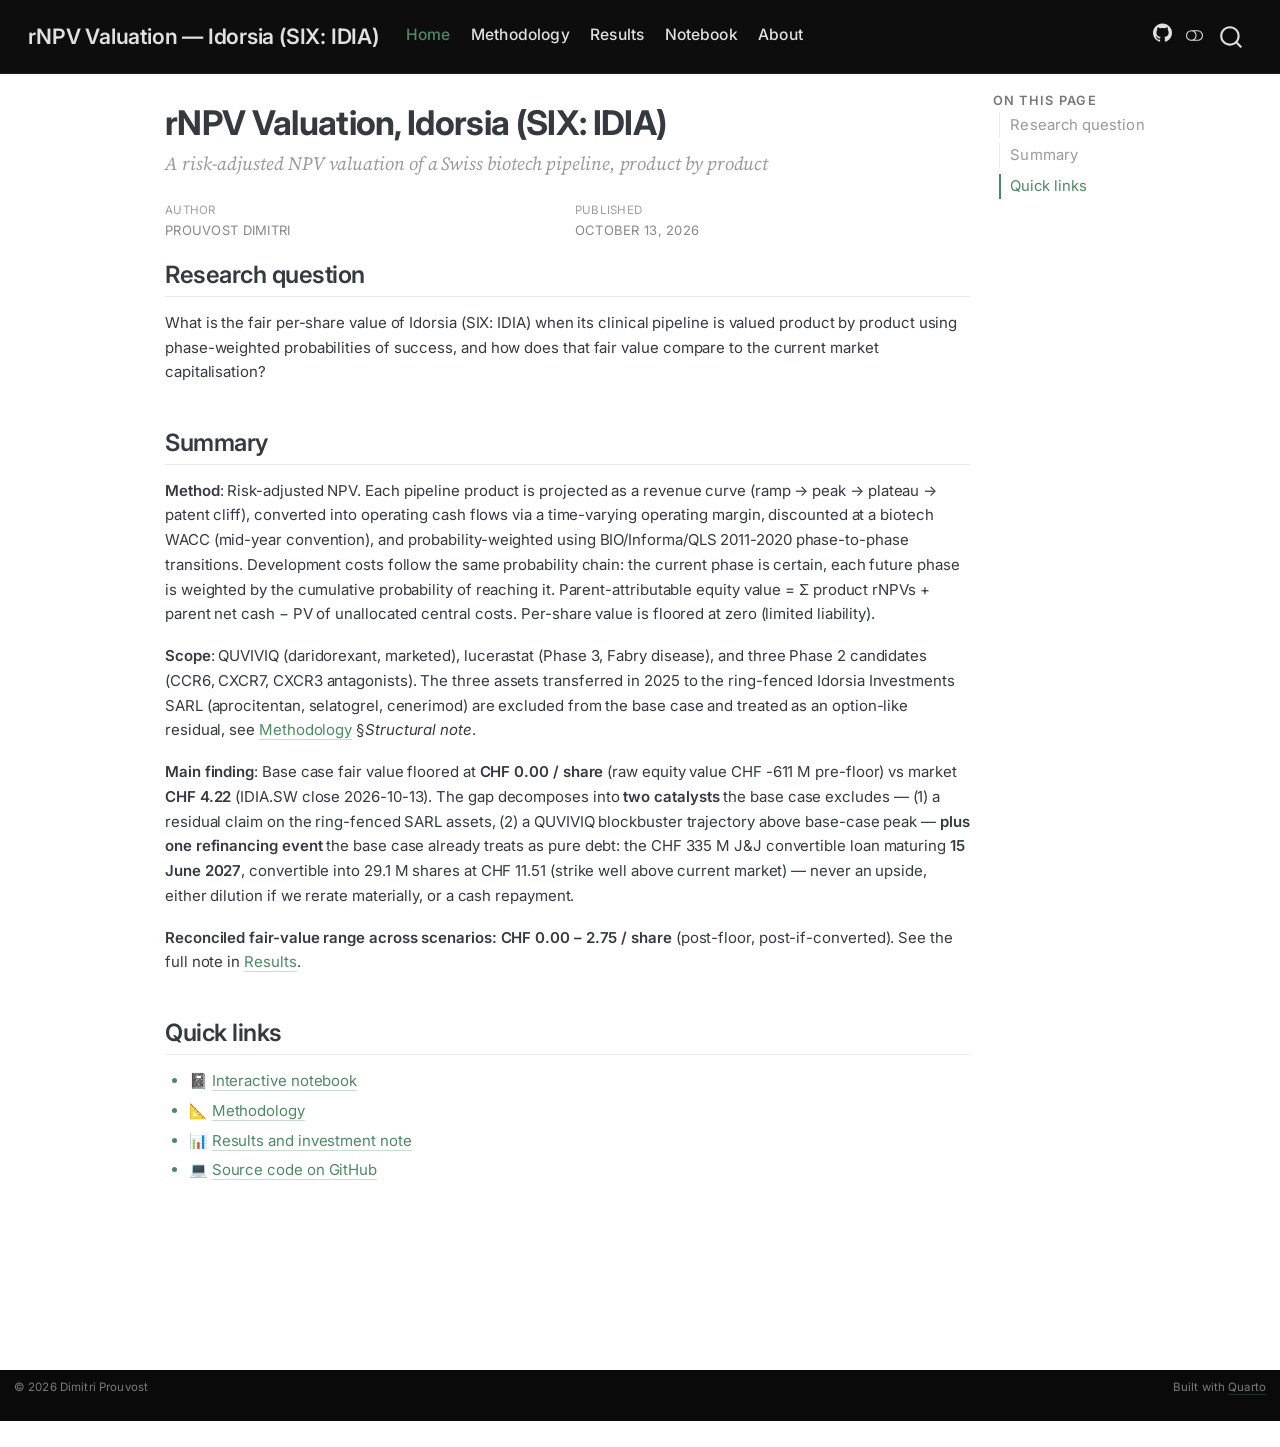
==== commit ac61ef09: "Deploying to gh-pages from @ DimitriPr/rnpv-idorsia-valuation@567d1cba03576b086bac8767eef1ad1650401a" ====
--- a/index.html
+++ b/index.html
@@ -2,12 +2,12 @@
 <html xmlns="http://www.w3.org/1999/xhtml" lang="en" xml:lang="en"><head>
 
 <meta charset="utf-8">
-<meta name="generator" content="quarto-1.10.18">
+<meta name="generator" content="quarto-1.10.19">
 
 <meta name="viewport" content="width=device-width, initial-scale=1.0, user-scalable=yes">
 
 <meta name="author" content="PROUVOST Dimitri">
-<meta name="dcterms.date" content="2026-08-20">
+<meta name="dcterms.date" content="2026-10-13">
 
 <title>rNPV Valuation, Idorsia (SIX: IDIA) – rNPV Valuation — Idorsia (SIX: IDIA)</title>
 <style>
@@ -44,14 +44,14 @@
 <script src="site_libs/quarto-html/tippy.umd.min.js"></script>
 <script src="site_libs/quarto-html/anchor.min.js"></script>
 <link href="site_libs/quarto-html/tippy.css" rel="stylesheet">
-<link href="site_libs/quarto-html/quarto-syntax-highlighting-64a204ab8560d761af7679ceaba22944.css" rel="stylesheet" class="quarto-color-scheme" id="quarto-text-highlighting-styles">
-<link href="site_libs/quarto-html/quarto-syntax-highlighting-dark-b85bc7c33db8c58e0ec93c3465666fed.css" rel="stylesheet" class="quarto-color-scheme quarto-color-alternate" id="quarto-text-highlighting-styles">
-<link href="site_libs/quarto-html/quarto-syntax-highlighting-64a204ab8560d761af7679ceaba22944.css" rel="stylesheet" class="quarto-color-scheme-extra" id="quarto-text-highlighting-styles">
+<link href="site_libs/quarto-html/quarto-syntax-highlighting-bf27225e3a48a9273f3daa8f8e829971.css" rel="stylesheet" class="quarto-color-scheme" id="quarto-text-highlighting-styles">
+<link href="site_libs/quarto-html/quarto-syntax-highlighting-dark-b626d73c4c936ccc3cb08be7d45d1df6.css" rel="stylesheet" class="quarto-color-scheme quarto-color-alternate" id="quarto-text-highlighting-styles">
+<link href="site_libs/quarto-html/quarto-syntax-highlighting-bf27225e3a48a9273f3daa8f8e829971.css" rel="stylesheet" class="quarto-color-scheme-extra" id="quarto-text-highlighting-styles">
 <script src="site_libs/bootstrap/bootstrap.min.js"></script>
 <link href="site_libs/bootstrap/bootstrap-icons.css" rel="stylesheet">
-<link href="site_libs/bootstrap/bootstrap-dae86cc5c44ff60038910d979d464551.min.css" rel="stylesheet" append-hash="true" class="quarto-color-scheme" id="quarto-bootstrap" data-mode="light">
-<link href="site_libs/bootstrap/bootstrap-dark-b881767d2ce9f5bcc4cdcca02720d2b8.min.css" rel="stylesheet" append-hash="true" class="quarto-color-scheme quarto-color-alternate" id="quarto-bootstrap" data-mode="dark">
-<link href="site_libs/bootstrap/bootstrap-dae86cc5c44ff60038910d979d464551.min.css" rel="stylesheet" append-hash="true" class="quarto-color-scheme-extra" id="quarto-bootstrap" data-mode="light">
+<link href="site_libs/bootstrap/bootstrap-5e1c5491ca906fac94265e6fd3dba6c2.min.css" rel="stylesheet" append-hash="true" class="quarto-color-scheme" id="quarto-bootstrap" data-mode="light">
+<link href="site_libs/bootstrap/bootstrap-dark-286a6bf8a15cd314f8f5f30c28641f63.min.css" rel="stylesheet" append-hash="true" class="quarto-color-scheme quarto-color-alternate" id="quarto-bootstrap" data-mode="dark">
+<link href="site_libs/bootstrap/bootstrap-5e1c5491ca906fac94265e6fd3dba6c2.min.css" rel="stylesheet" append-hash="true" class="quarto-color-scheme-extra" id="quarto-bootstrap" data-mode="light">
 <script id="quarto-search-options" type="application/json">{
   "location": "navbar",
   "copy-button": false,
@@ -320,7 +320,7 @@
 <header id="title-block-header" class="quarto-title-block default">
 <div class="quarto-title">
 <h1 class="title">rNPV Valuation, Idorsia (SIX: IDIA)</h1>
-<p class="subtitle lead">A risk adjusted NPV valuation of a Swiss biotech pipeline, product by product</p>
+<p class="subtitle lead">A risk-adjusted NPV valuation of a Swiss biotech pipeline, product by product</p>
 </div>
 
 
@@ -337,7 +337,7 @@
     <div>
     <div class="quarto-title-meta-heading">Published</div>
     <div class="quarto-title-meta-contents">
-      <p class="date">August 20, 2026</p>
+      <p class="date">October 13, 2026</p>
     </div>
   </div>
   
@@ -351,13 +351,14 @@
 
 <section id="research-question" class="level2">
 <h2 class="anchored" data-anchor-id="research-question">Research question</h2>
-<p>What is the fair per share value of Idorsia, a Swiss biotech (SIX: IDIA), when its clinical pipeline is valued product by product using phase specific probabilities of success, and how does that fair value compare to the current market capitalisation?</p>
+<p>What is the fair per-share value of Idorsia (SIX: IDIA) when its clinical pipeline is valued product by product using phase-weighted probabilities of success, and how does that fair value compare to the current market capitalisation?</p>
 </section>
 <section id="summary" class="level2">
 <h2 class="anchored" data-anchor-id="summary">Summary</h2>
-<p><strong>Method</strong>: Risk adjusted NPV. Each pipeline product is projected as a revenue curve (ramp → peak → plateau → patent cliff), converted into operating cash flows via an EBIT margin, discounted at a biotech WACC, and probability weighted using phase specific success rates from published benchmarks. Enterprise value = sum of product rNPVs + net cash. Per share value = EV / shares outstanding.</p>
-<p><strong>Scope</strong>: QUVIVIQ (daridorexant, marketed), lucerastat (Phase 3, Fabry disease), and three Phase 2 candidates (CCR6, CXCR7, CXCR3 antagonists). The three assets transferred in 2025 to the ring fenced Idorsia Investments SARL (aprocitentan, selatogrel, cenerimod) are deliberately excluded from the base case and treated as an option like residual, see <a href="./methodology.html">Methodology</a> §<em>Structural note</em>.</p>
-<p><strong>Main finding</strong>: Base case fair value <strong>CHF 0.89 / share</strong> vs market <strong>CHF 4.35</strong> (mid June 2026). The ~80 % apparent gap is not a claim IDIA is overvalued 5×, it decomposes cleanly into three catalysts the base case excludes: (1) SARL residual value, (2) QUVIVIQ blockbuster trajectory, (3) J&amp;J convertible optionality. Reconciled fair value across scenarios: <strong>CHF 0.9 – 6.6 / share</strong>. See the full note in <a href="./results.html">Results</a>.</p>
+<p><strong>Method</strong>: Risk-adjusted NPV. Each pipeline product is projected as a revenue curve (ramp → peak → plateau → patent cliff), converted into operating cash flows via a time-varying operating margin, discounted at a biotech WACC (mid-year convention), and probability-weighted using BIO/Informa/QLS 2011-2020 phase-to-phase transitions. Development costs follow the same probability chain: the current phase is certain, each future phase is weighted by the cumulative probability of reaching it. Parent-attributable equity value = Σ product rNPVs + parent net cash − PV of unallocated central costs. Per-share value is floored at zero (limited liability).</p>
+<p><strong>Scope</strong>: QUVIVIQ (daridorexant, marketed), lucerastat (Phase 3, Fabry disease), and three Phase 2 candidates (CCR6, CXCR7, CXCR3 antagonists). The three assets transferred in 2025 to the ring-fenced Idorsia Investments SARL (aprocitentan, selatogrel, cenerimod) are excluded from the base case and treated as an option-like residual, see <a href="./methodology.html">Methodology</a> §<em>Structural note</em>.</p>
+<p><strong>Main finding</strong>: Base case fair value floored at <strong>CHF 0.00 / share</strong> (raw equity value CHF -611 M pre-floor) vs market <strong>CHF 4.22</strong> (IDIA.SW close 2026-10-13). The gap decomposes into <strong>two catalysts</strong> the base case excludes — (1) a residual claim on the ring-fenced SARL assets, (2) a QUVIVIQ blockbuster trajectory above base-case peak — <strong>plus one refinancing event</strong> the base case already treats as pure debt: the CHF 335 M J&amp;J convertible loan maturing <strong>15 June 2027</strong>, convertible into 29.1 M shares at CHF 11.51 (strike well above current market) — never an upside, either dilution if we rerate materially, or a cash repayment.</p>
+<p><strong>Reconciled fair-value range across scenarios: CHF 0.00 – 2.75 / share</strong> (post-floor, post-if-converted). See the full note in <a href="./results.html">Results</a>.</p>
 </section>
 <section id="quick-links" class="level2">
 <h2 class="anchored" data-anchor-id="quick-links">Quick links</h2>
--- a/site_libs/quarto-html/quarto-syntax-highlighting-bf27225e3a48a9273f3daa8f8e829971.css
+++ b/site_libs/quarto-html/quarto-syntax-highlighting-bf27225e3a48a9273f3daa8f8e829971.css
@@ -0,0 +1,236 @@
+/* quarto syntax highlight colors */
+:root {
+  --quarto-hl-ot-color: #003B4F;
+  --quarto-hl-at-color: #657422;
+  --quarto-hl-ss-color: #20794D;
+  --quarto-hl-an-color: #5E5E5E;
+  --quarto-hl-fu-color: #4758AB;
+  --quarto-hl-st-color: #20794D;
+  --quarto-hl-cf-color: #003B4F;
+  --quarto-hl-op-color: #5E5E5E;
+  --quarto-hl-er-color: #AD0000;
+  --quarto-hl-bn-color: #AD0000;
+  --quarto-hl-al-color: #AD0000;
+  --quarto-hl-va-color: #111111;
+  --quarto-hl-bu-color: inherit;
+  --quarto-hl-ex-color: inherit;
+  --quarto-hl-pp-color: #AD0000;
+  --quarto-hl-in-color: #5E5E5E;
+  --quarto-hl-vs-color: #20794D;
+  --quarto-hl-wa-color: #5E5E5E;
+  --quarto-hl-do-color: #5E5E5E;
+  --quarto-hl-im-color: #00769E;
+  --quarto-hl-ch-color: #20794D;
+  --quarto-hl-dt-color: #AD0000;
+  --quarto-hl-fl-color: #AD0000;
+  --quarto-hl-co-color: #5E5E5E;
+  --quarto-hl-cv-color: #5E5E5E;
+  --quarto-hl-cn-color: #8f5902;
+  --quarto-hl-sc-color: #5E5E5E;
+  --quarto-hl-dv-color: #AD0000;
+  --quarto-hl-kw-color: #003B4F;
+}
+
+/* other quarto variables */
+:root {
+  --quarto-font-monospace: SFMono-Regular, Menlo, Monaco, Consolas, "Liberation Mono", "Courier New", monospace;
+}
+
+/* syntax highlight based on Pandoc's rules */
+pre > code.sourceCode > span {
+  color: #003B4F;
+}
+
+code.sourceCode > span {
+  color: #003B4F;
+}
+
+div.sourceCode,
+div.sourceCode pre.sourceCode {
+  color: #003B4F;
+}
+
+/* Normal */
+code span {
+  color: #003B4F;
+}
+
+/* Alert */
+code span.al {
+  color: #AD0000;
+  font-style: inherit;
+}
+
+/* Annotation */
+code span.an {
+  color: #5E5E5E;
+  font-style: inherit;
+}
+
+/* Attribute */
+code span.at {
+  color: #657422;
+  font-style: inherit;
+}
+
+/* BaseN */
+code span.bn {
+  color: #AD0000;
+  font-style: inherit;
+}
+
+/* BuiltIn */
+code span.bu {
+  font-style: inherit;
+}
+
+/* ControlFlow */
+code span.cf {
+  color: #003B4F;
+  font-weight: bold;
+  font-style: inherit;
+}
+
+/* Char */
+code span.ch {
+  color: #20794D;
+  font-style: inherit;
+}
+
+/* Constant */
+code span.cn {
+  color: #8f5902;
+  font-style: inherit;
+}
+
+/* Comment */
+code span.co {
+  color: #5E5E5E;
+  font-style: inherit;
+}
+
+/* CommentVar */
+code span.cv {
+  color: #5E5E5E;
+  font-style: italic;
+}
+
+/* Documentation */
+code span.do {
+  color: #5E5E5E;
+  font-style: italic;
+}
+
+/* DataType */
+code span.dt {
+  color: #AD0000;
+  font-style: inherit;
+}
+
+/* DecVal */
+code span.dv {
+  color: #AD0000;
+  font-style: inherit;
+}
+
+/* Error */
+code span.er {
+  color: #AD0000;
+  font-style: inherit;
+}
+
+/* Extension */
+code span.ex {
+  font-style: inherit;
+}
+
+/* Float */
+code span.fl {
+  color: #AD0000;
+  font-style: inherit;
+}
+
+/* Function */
+code span.fu {
+  color: #4758AB;
+  font-style: inherit;
+}
+
+/* Import */
+code span.im {
+  color: #00769E;
+  font-style: inherit;
+}
+
+/* Information */
+code span.in {
+  color: #5E5E5E;
+  font-style: inherit;
+}
+
+/* Keyword */
+code span.kw {
+  color: #003B4F;
+  font-weight: bold;
+  font-style: inherit;
+}
+
+/* Operator */
+code span.op {
+  color: #5E5E5E;
+  font-style: inherit;
+}
+
+/* Other */
+code span.ot {
+  color: #003B4F;
+  font-style: inherit;
+}
+
+/* Preprocessor */
+code span.pp {
+  color: #AD0000;
+  font-style: inherit;
+}
+
+/* SpecialChar */
+code span.sc {
+  color: #5E5E5E;
+  font-style: inherit;
+}
+
+/* SpecialString */
+code span.ss {
+  color: #20794D;
+  font-style: inherit;
+}
+
+/* String */
+code span.st {
+  color: #20794D;
+  font-style: inherit;
+}
+
+/* Variable */
+code span.va {
+  color: #111111;
+  font-style: inherit;
+}
+
+/* VerbatimString */
+code span.vs {
+  color: #20794D;
+  font-style: inherit;
+}
+
+/* Warning */
+code span.wa {
+  color: #5E5E5E;
+  font-style: italic;
+}
+
+.prevent-inlining {
+  content: "</";
+}
+
+/*# sourceMappingURL=8be38f48d34c45af72792cbd699585e7.css.map */
--- a/site_libs/quarto-html/quarto-syntax-highlighting-dark-b626d73c4c936ccc3cb08be7d45d1df6.css
+++ b/site_libs/quarto-html/quarto-syntax-highlighting-dark-b626d73c4c936ccc3cb08be7d45d1df6.css
@@ -0,0 +1,219 @@
+/* quarto syntax highlight colors */
+:root {
+  --quarto-hl-al-color: #f07178;
+  --quarto-hl-an-color: #d4d0ab;
+  --quarto-hl-at-color: #00e0e0;
+  --quarto-hl-bn-color: #d4d0ab;
+  --quarto-hl-bu-color: #abe338;
+  --quarto-hl-ch-color: #abe338;
+  --quarto-hl-co-color: #f8f8f2;
+  --quarto-hl-cv-color: #ffd700;
+  --quarto-hl-cn-color: #ffd700;
+  --quarto-hl-cf-color: #ffa07a;
+  --quarto-hl-dt-color: #ffa07a;
+  --quarto-hl-dv-color: #d4d0ab;
+  --quarto-hl-do-color: #f8f8f2;
+  --quarto-hl-er-color: #f07178;
+  --quarto-hl-ex-color: #00e0e0;
+  --quarto-hl-fl-color: #d4d0ab;
+  --quarto-hl-fu-color: #ffa07a;
+  --quarto-hl-im-color: #abe338;
+  --quarto-hl-in-color: #d4d0ab;
+  --quarto-hl-kw-color: #ffa07a;
+  --quarto-hl-op-color: #ffa07a;
+  --quarto-hl-ot-color: #00e0e0;
+  --quarto-hl-pp-color: #dcc6e0;
+  --quarto-hl-re-color: #00e0e0;
+  --quarto-hl-sc-color: #abe338;
+  --quarto-hl-ss-color: #abe338;
+  --quarto-hl-st-color: #abe338;
+  --quarto-hl-va-color: #00e0e0;
+  --quarto-hl-vs-color: #abe338;
+  --quarto-hl-wa-color: #dcc6e0;
+}
+
+/* other quarto variables */
+:root {
+  --quarto-font-monospace: SFMono-Regular, Menlo, Monaco, Consolas, "Liberation Mono", "Courier New", monospace;
+}
+
+/* syntax highlight based on Pandoc's rules */
+pre > code.sourceCode > span {
+  color: #f8f8f2;
+}
+
+code.sourceCode > span {
+  color: #f8f8f2;
+}
+
+div.sourceCode,
+div.sourceCode pre.sourceCode {
+  color: #f8f8f2;
+}
+
+/* Normal */
+code span {
+  color: #f8f8f2;
+}
+
+/* Alert */
+code span.al {
+  color: #f07178;
+}
+
+/* Annotation */
+code span.an {
+  color: #d4d0ab;
+}
+
+/* Attribute */
+code span.at {
+  color: #00e0e0;
+}
+
+/* BaseN */
+code span.bn {
+  color: #d4d0ab;
+}
+
+/* BuiltIn */
+code span.bu {
+  color: #abe338;
+}
+
+/* ControlFlow */
+code span.cf {
+  font-weight: bold;
+  color: #ffa07a;
+}
+
+/* Char */
+code span.ch {
+  color: #abe338;
+}
+
+/* Constant */
+code span.cn {
+  color: #ffd700;
+}
+
+/* Comment */
+code span.co {
+  font-style: italic;
+  color: #f8f8f2;
+}
+
+/* CommentVar */
+code span.cv {
+  color: #ffd700;
+}
+
+/* Documentation */
+code span.do {
+  color: #f8f8f2;
+}
+
+/* DataType */
+code span.dt {
+  color: #ffa07a;
+}
+
+/* DecVal */
+code span.dv {
+  color: #d4d0ab;
+}
+
+/* Error */
+code span.er {
+  color: #f07178;
+  text-decoration: underline;
+}
+
+/* Extension */
+code span.ex {
+  font-weight: bold;
+  color: #00e0e0;
+}
+
+/* Float */
+code span.fl {
+  color: #d4d0ab;
+}
+
+/* Function */
+code span.fu {
+  color: #ffa07a;
+}
+
+/* Import */
+code span.im {
+  color: #abe338;
+}
+
+/* Information */
+code span.in {
+  color: #d4d0ab;
+}
+
+/* Keyword */
+code span.kw {
+  font-weight: bold;
+  color: #ffa07a;
+}
+
+/* Operator */
+code span.op {
+  color: #ffa07a;
+}
+
+/* Other */
+code span.ot {
+  color: #00e0e0;
+}
+
+/* Preprocessor */
+code span.pp {
+  color: #dcc6e0;
+}
+
+/* RegionMarker */
+code span.re {
+  background-color: #f8f8f2;
+  color: #00e0e0;
+}
+
+/* SpecialChar */
+code span.sc {
+  color: #abe338;
+}
+
+/* SpecialString */
+code span.ss {
+  color: #abe338;
+}
+
+/* String */
+code span.st {
+  color: #abe338;
+}
+
+/* Variable */
+code span.va {
+  color: #00e0e0;
+}
+
+/* VerbatimString */
+code span.vs {
+  color: #abe338;
+}
+
+/* Warning */
+code span.wa {
+  color: #dcc6e0;
+}
+
+.prevent-inlining {
+  content: "</";
+}
+
+/*# sourceMappingURL=a269c63e8167c3ae395728e86feb0848.css.map */
--- a/site_libs/quarto-html/quarto-syntax-highlighting-bf27225e3a48a9273f3daa8f8e829971.css
+++ b/site_libs/quarto-html/quarto-syntax-highlighting-bf27225e3a48a9273f3daa8f8e829971.css
@@ -0,0 +1,236 @@
+/* quarto syntax highlight colors */
+:root {
+  --quarto-hl-ot-color: #003B4F;
+  --quarto-hl-at-color: #657422;
+  --quarto-hl-ss-color: #20794D;
+  --quarto-hl-an-color: #5E5E5E;
+  --quarto-hl-fu-color: #4758AB;
+  --quarto-hl-st-color: #20794D;
+  --quarto-hl-cf-color: #003B4F;
+  --quarto-hl-op-color: #5E5E5E;
+  --quarto-hl-er-color: #AD0000;
+  --quarto-hl-bn-color: #AD0000;
+  --quarto-hl-al-color: #AD0000;
+  --quarto-hl-va-color: #111111;
+  --quarto-hl-bu-color: inherit;
+  --quarto-hl-ex-color: inherit;
+  --quarto-hl-pp-color: #AD0000;
+  --quarto-hl-in-color: #5E5E5E;
+  --quarto-hl-vs-color: #20794D;
+  --quarto-hl-wa-color: #5E5E5E;
+  --quarto-hl-do-color: #5E5E5E;
+  --quarto-hl-im-color: #00769E;
+  --quarto-hl-ch-color: #20794D;
+  --quarto-hl-dt-color: #AD0000;
+  --quarto-hl-fl-color: #AD0000;
+  --quarto-hl-co-color: #5E5E5E;
+  --quarto-hl-cv-color: #5E5E5E;
+  --quarto-hl-cn-color: #8f5902;
+  --quarto-hl-sc-color: #5E5E5E;
+  --quarto-hl-dv-color: #AD0000;
+  --quarto-hl-kw-color: #003B4F;
+}
+
+/* other quarto variables */
+:root {
+  --quarto-font-monospace: SFMono-Regular, Menlo, Monaco, Consolas, "Liberation Mono", "Courier New", monospace;
+}
+
+/* syntax highlight based on Pandoc's rules */
+pre > code.sourceCode > span {
+  color: #003B4F;
+}
+
+code.sourceCode > span {
+  color: #003B4F;
+}
+
+div.sourceCode,
+div.sourceCode pre.sourceCode {
+  color: #003B4F;
+}
+
+/* Normal */
+code span {
+  color: #003B4F;
+}
+
+/* Alert */
+code span.al {
+  color: #AD0000;
+  font-style: inherit;
+}
+
+/* Annotation */
+code span.an {
+  color: #5E5E5E;
+  font-style: inherit;
+}
+
+/* Attribute */
+code span.at {
+  color: #657422;
+  font-style: inherit;
+}
+
+/* BaseN */
+code span.bn {
+  color: #AD0000;
+  font-style: inherit;
+}
+
+/* BuiltIn */
+code span.bu {
+  font-style: inherit;
+}
+
+/* ControlFlow */
+code span.cf {
+  color: #003B4F;
+  font-weight: bold;
+  font-style: inherit;
+}
+
+/* Char */
+code span.ch {
+  color: #20794D;
+  font-style: inherit;
+}
+
+/* Constant */
+code span.cn {
+  color: #8f5902;
+  font-style: inherit;
+}
+
+/* Comment */
+code span.co {
+  color: #5E5E5E;
+  font-style: inherit;
+}
+
+/* CommentVar */
+code span.cv {
+  color: #5E5E5E;
+  font-style: italic;
+}
+
+/* Documentation */
+code span.do {
+  color: #5E5E5E;
+  font-style: italic;
+}
+
+/* DataType */
+code span.dt {
+  color: #AD0000;
+  font-style: inherit;
+}
+
+/* DecVal */
+code span.dv {
+  color: #AD0000;
+  font-style: inherit;
+}
+
+/* Error */
+code span.er {
+  color: #AD0000;
+  font-style: inherit;
+}
+
+/* Extension */
+code span.ex {
+  font-style: inherit;
+}
+
+/* Float */
+code span.fl {
+  color: #AD0000;
+  font-style: inherit;
+}
+
+/* Function */
+code span.fu {
+  color: #4758AB;
+  font-style: inherit;
+}
+
+/* Import */
+code span.im {
+  color: #00769E;
+  font-style: inherit;
+}
+
+/* Information */
+code span.in {
+  color: #5E5E5E;
+  font-style: inherit;
+}
+
+/* Keyword */
+code span.kw {
+  color: #003B4F;
+  font-weight: bold;
+  font-style: inherit;
+}
+
+/* Operator */
+code span.op {
+  color: #5E5E5E;
+  font-style: inherit;
+}
+
+/* Other */
+code span.ot {
+  color: #003B4F;
+  font-style: inherit;
+}
+
+/* Preprocessor */
+code span.pp {
+  color: #AD0000;
+  font-style: inherit;
+}
+
+/* SpecialChar */
+code span.sc {
+  color: #5E5E5E;
+  font-style: inherit;
+}
+
+/* SpecialString */
+code span.ss {
+  color: #20794D;
+  font-style: inherit;
+}
+
+/* String */
+code span.st {
+  color: #20794D;
+  font-style: inherit;
+}
+
+/* Variable */
+code span.va {
+  color: #111111;
+  font-style: inherit;
+}
+
+/* VerbatimString */
+code span.vs {
+  color: #20794D;
+  font-style: inherit;
+}
+
+/* Warning */
+code span.wa {
+  color: #5E5E5E;
+  font-style: italic;
+}
+
+.prevent-inlining {
+  content: "</";
+}
+
+/*# sourceMappingURL=8be38f48d34c45af72792cbd699585e7.css.map */
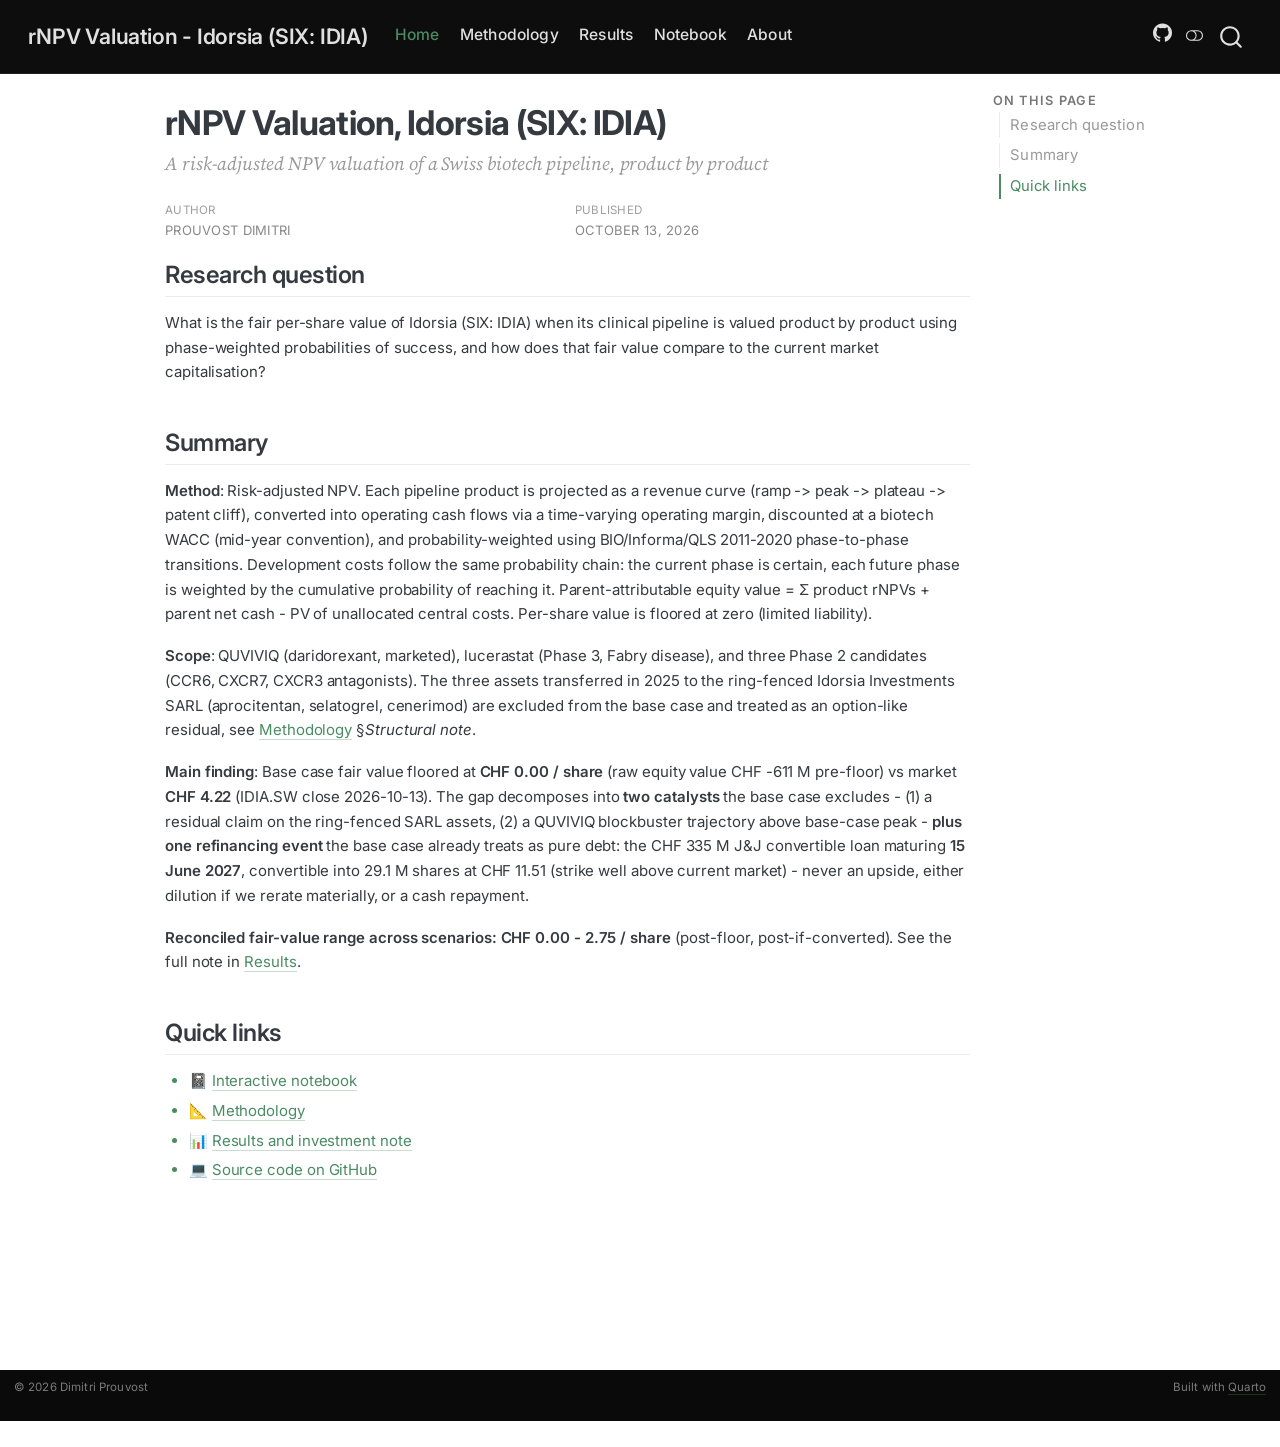
==== commit fa7da302: "Deploying to gh-pages from @ DimitriPr/rnpv-idorsia-valuation@721ac50a54891a0a49494639913ee8725e4d3a" ====
--- a/index.html
+++ b/index.html
@@ -9,7 +9,7 @@
 <meta name="author" content="PROUVOST Dimitri">
 <meta name="dcterms.date" content="2026-10-13">
 
-<title>rNPV Valuation, Idorsia (SIX: IDIA) – rNPV Valuation — Idorsia (SIX: IDIA)</title>
+<title>rNPV Valuation, Idorsia (SIX: IDIA) – rNPV Valuation - Idorsia (SIX: IDIA)</title>
 <style>
 /* Default styles provided by pandoc.
 ** See https://pandoc.org/MANUAL.html#variables-for-html for config info.
@@ -254,7 +254,7 @@
       <div class="navbar-container container-fluid">
       <div class="navbar-brand-container mx-auto">
     <a class="navbar-brand" href="./index.html">
-    <span class="navbar-title">rNPV Valuation — Idorsia (SIX: IDIA)</span>
+    <span class="navbar-title">rNPV Valuation - Idorsia (SIX: IDIA)</span>
     </a>
   </div>
             <div id="quarto-search" class="" title="Search"></div>
@@ -355,10 +355,10 @@
 </section>
 <section id="summary" class="level2">
 <h2 class="anchored" data-anchor-id="summary">Summary</h2>
-<p><strong>Method</strong>: Risk-adjusted NPV. Each pipeline product is projected as a revenue curve (ramp → peak → plateau → patent cliff), converted into operating cash flows via a time-varying operating margin, discounted at a biotech WACC (mid-year convention), and probability-weighted using BIO/Informa/QLS 2011-2020 phase-to-phase transitions. Development costs follow the same probability chain: the current phase is certain, each future phase is weighted by the cumulative probability of reaching it. Parent-attributable equity value = Σ product rNPVs + parent net cash − PV of unallocated central costs. Per-share value is floored at zero (limited liability).</p>
+<p><strong>Method</strong>: Risk-adjusted NPV. Each pipeline product is projected as a revenue curve (ramp -&gt; peak -&gt; plateau -&gt; patent cliff), converted into operating cash flows via a time-varying operating margin, discounted at a biotech WACC (mid-year convention), and probability-weighted using BIO/Informa/QLS 2011-2020 phase-to-phase transitions. Development costs follow the same probability chain: the current phase is certain, each future phase is weighted by the cumulative probability of reaching it. Parent-attributable equity value = Σ product rNPVs + parent net cash - PV of unallocated central costs. Per-share value is floored at zero (limited liability).</p>
 <p><strong>Scope</strong>: QUVIVIQ (daridorexant, marketed), lucerastat (Phase 3, Fabry disease), and three Phase 2 candidates (CCR6, CXCR7, CXCR3 antagonists). The three assets transferred in 2025 to the ring-fenced Idorsia Investments SARL (aprocitentan, selatogrel, cenerimod) are excluded from the base case and treated as an option-like residual, see <a href="./methodology.html">Methodology</a> §<em>Structural note</em>.</p>
-<p><strong>Main finding</strong>: Base case fair value floored at <strong>CHF 0.00 / share</strong> (raw equity value CHF -611 M pre-floor) vs market <strong>CHF 4.22</strong> (IDIA.SW close 2026-10-13). The gap decomposes into <strong>two catalysts</strong> the base case excludes — (1) a residual claim on the ring-fenced SARL assets, (2) a QUVIVIQ blockbuster trajectory above base-case peak — <strong>plus one refinancing event</strong> the base case already treats as pure debt: the CHF 335 M J&amp;J convertible loan maturing <strong>15 June 2027</strong>, convertible into 29.1 M shares at CHF 11.51 (strike well above current market) — never an upside, either dilution if we rerate materially, or a cash repayment.</p>
-<p><strong>Reconciled fair-value range across scenarios: CHF 0.00 – 2.75 / share</strong> (post-floor, post-if-converted). See the full note in <a href="./results.html">Results</a>.</p>
+<p><strong>Main finding</strong>: Base case fair value floored at <strong>CHF 0.00 / share</strong> (raw equity value CHF -611 M pre-floor) vs market <strong>CHF 4.22</strong> (IDIA.SW close 2026-10-13). The gap decomposes into <strong>two catalysts</strong> the base case excludes - (1) a residual claim on the ring-fenced SARL assets, (2) a QUVIVIQ blockbuster trajectory above base-case peak - <strong>plus one refinancing event</strong> the base case already treats as pure debt: the CHF 335 M J&amp;J convertible loan maturing <strong>15 June 2027</strong>, convertible into 29.1 M shares at CHF 11.51 (strike well above current market) - never an upside, either dilution if we rerate materially, or a cash repayment.</p>
+<p><strong>Reconciled fair-value range across scenarios: CHF 0.00 - 2.75 / share</strong> (post-floor, post-if-converted). See the full note in <a href="./results.html">Results</a>.</p>
 </section>
 <section id="quick-links" class="level2">
 <h2 class="anchored" data-anchor-id="quick-links">Quick links</h2>
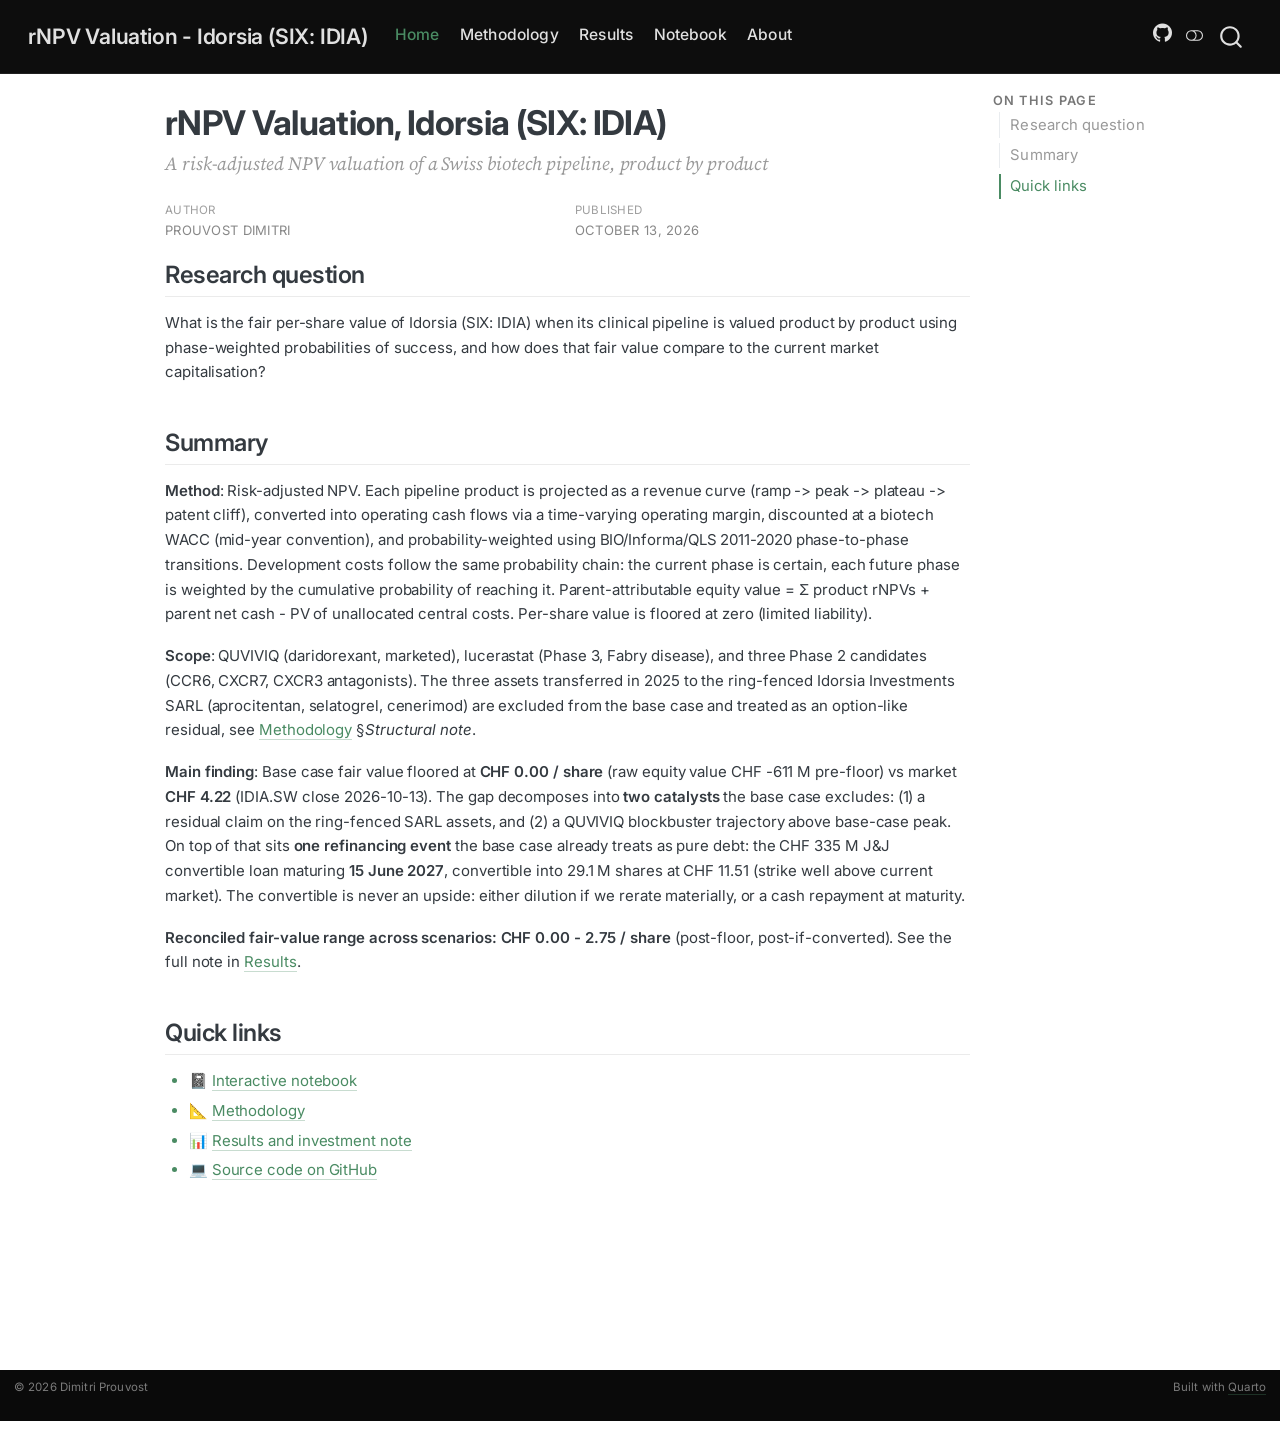
==== commit de74be31: "Deploying to gh-pages from @ DimitriPr/rnpv-idorsia-valuation@beaf4e80cceb29cc4743818c1a1d2f3189d512" ====
--- a/index.html
+++ b/index.html
@@ -357,7 +357,7 @@
 <h2 class="anchored" data-anchor-id="summary">Summary</h2>
 <p><strong>Method</strong>: Risk-adjusted NPV. Each pipeline product is projected as a revenue curve (ramp -&gt; peak -&gt; plateau -&gt; patent cliff), converted into operating cash flows via a time-varying operating margin, discounted at a biotech WACC (mid-year convention), and probability-weighted using BIO/Informa/QLS 2011-2020 phase-to-phase transitions. Development costs follow the same probability chain: the current phase is certain, each future phase is weighted by the cumulative probability of reaching it. Parent-attributable equity value = Σ product rNPVs + parent net cash - PV of unallocated central costs. Per-share value is floored at zero (limited liability).</p>
 <p><strong>Scope</strong>: QUVIVIQ (daridorexant, marketed), lucerastat (Phase 3, Fabry disease), and three Phase 2 candidates (CCR6, CXCR7, CXCR3 antagonists). The three assets transferred in 2025 to the ring-fenced Idorsia Investments SARL (aprocitentan, selatogrel, cenerimod) are excluded from the base case and treated as an option-like residual, see <a href="./methodology.html">Methodology</a> §<em>Structural note</em>.</p>
-<p><strong>Main finding</strong>: Base case fair value floored at <strong>CHF 0.00 / share</strong> (raw equity value CHF -611 M pre-floor) vs market <strong>CHF 4.22</strong> (IDIA.SW close 2026-10-13). The gap decomposes into <strong>two catalysts</strong> the base case excludes - (1) a residual claim on the ring-fenced SARL assets, (2) a QUVIVIQ blockbuster trajectory above base-case peak - <strong>plus one refinancing event</strong> the base case already treats as pure debt: the CHF 335 M J&amp;J convertible loan maturing <strong>15 June 2027</strong>, convertible into 29.1 M shares at CHF 11.51 (strike well above current market) - never an upside, either dilution if we rerate materially, or a cash repayment.</p>
+<p><strong>Main finding</strong>: Base case fair value floored at <strong>CHF 0.00 / share</strong> (raw equity value CHF -611 M pre-floor) vs market <strong>CHF 4.22</strong> (IDIA.SW close 2026-10-13). The gap decomposes into <strong>two catalysts</strong> the base case excludes: (1) a residual claim on the ring-fenced SARL assets, and (2) a QUVIVIQ blockbuster trajectory above base-case peak. On top of that sits <strong>one refinancing event</strong> the base case already treats as pure debt: the CHF 335 M J&amp;J convertible loan maturing <strong>15 June 2027</strong>, convertible into 29.1 M shares at CHF 11.51 (strike well above current market). The convertible is never an upside: either dilution if we rerate materially, or a cash repayment at maturity.</p>
 <p><strong>Reconciled fair-value range across scenarios: CHF 0.00 - 2.75 / share</strong> (post-floor, post-if-converted). See the full note in <a href="./results.html">Results</a>.</p>
 </section>
 <section id="quick-links" class="level2">
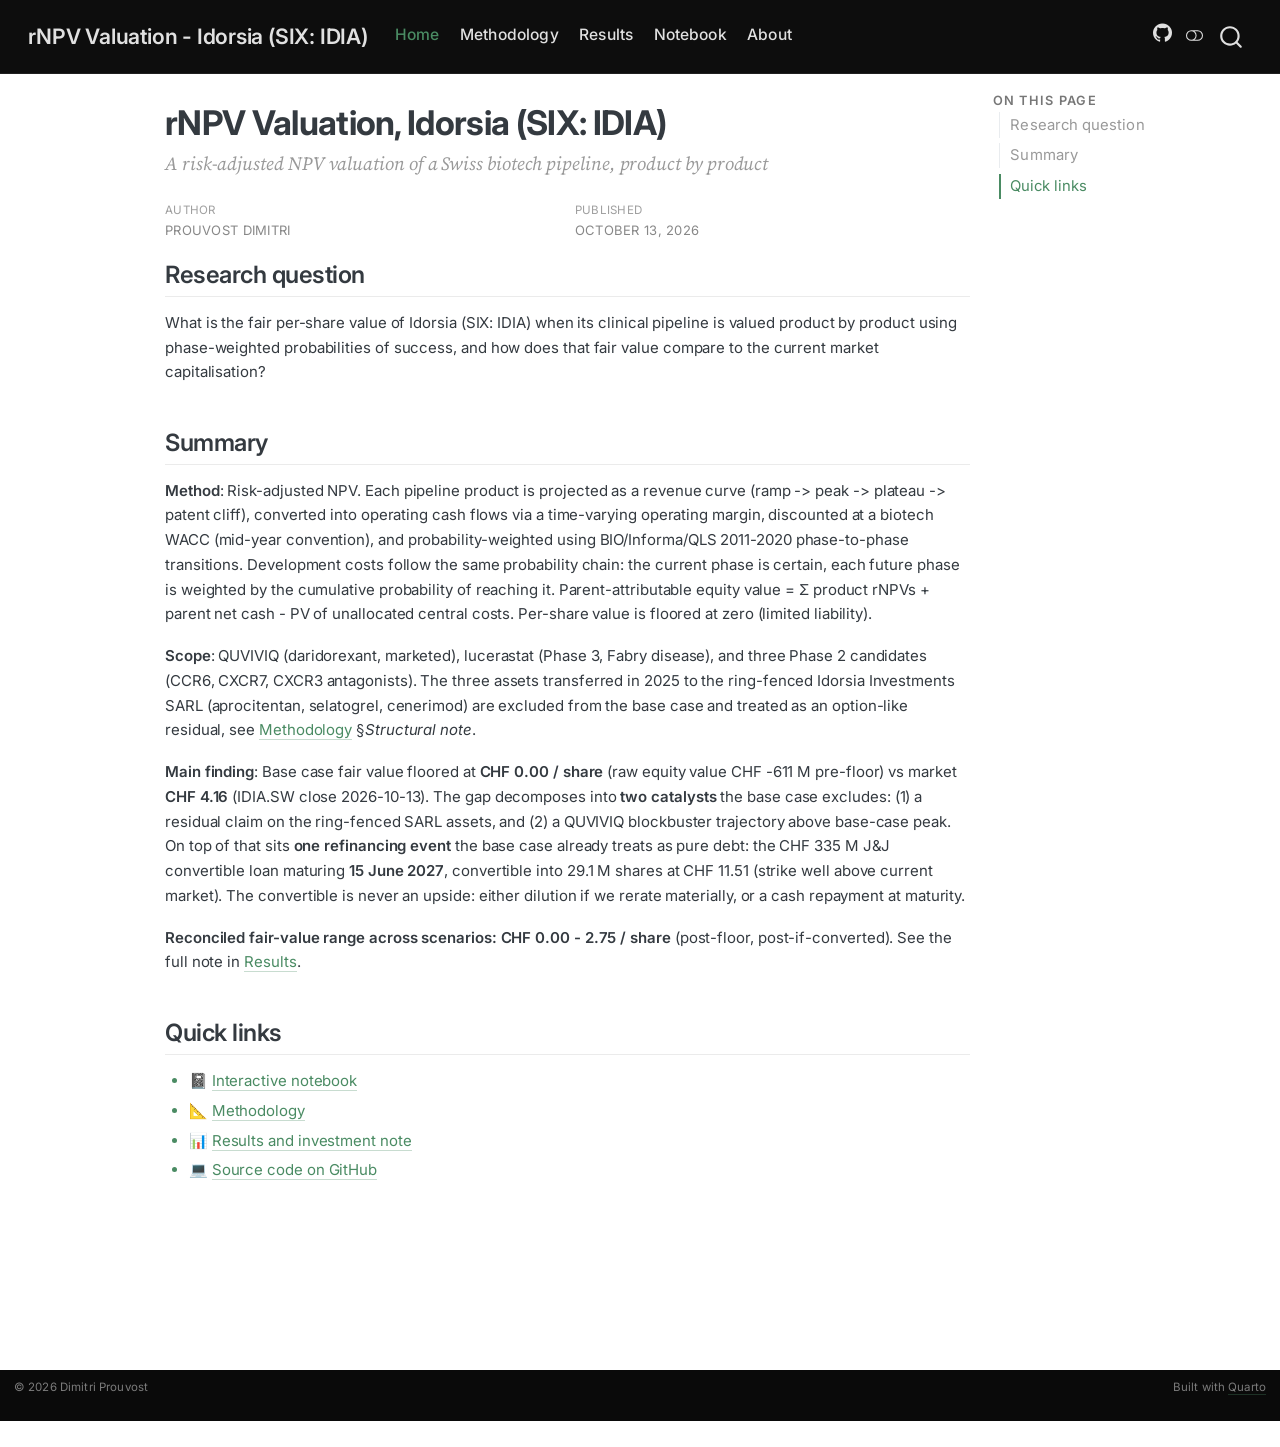
==== commit 9200b6a9: "Deploying to gh-pages from @ DimitriPr/rnpv-idorsia-valuation@e0214733b877f8979e87361c8c644402a4f584" ====
--- a/index.html
+++ b/index.html
@@ -357,7 +357,7 @@
 <h2 class="anchored" data-anchor-id="summary">Summary</h2>
 <p><strong>Method</strong>: Risk-adjusted NPV. Each pipeline product is projected as a revenue curve (ramp -&gt; peak -&gt; plateau -&gt; patent cliff), converted into operating cash flows via a time-varying operating margin, discounted at a biotech WACC (mid-year convention), and probability-weighted using BIO/Informa/QLS 2011-2020 phase-to-phase transitions. Development costs follow the same probability chain: the current phase is certain, each future phase is weighted by the cumulative probability of reaching it. Parent-attributable equity value = Σ product rNPVs + parent net cash - PV of unallocated central costs. Per-share value is floored at zero (limited liability).</p>
 <p><strong>Scope</strong>: QUVIVIQ (daridorexant, marketed), lucerastat (Phase 3, Fabry disease), and three Phase 2 candidates (CCR6, CXCR7, CXCR3 antagonists). The three assets transferred in 2025 to the ring-fenced Idorsia Investments SARL (aprocitentan, selatogrel, cenerimod) are excluded from the base case and treated as an option-like residual, see <a href="./methodology.html">Methodology</a> §<em>Structural note</em>.</p>
-<p><strong>Main finding</strong>: Base case fair value floored at <strong>CHF 0.00 / share</strong> (raw equity value CHF -611 M pre-floor) vs market <strong>CHF 4.22</strong> (IDIA.SW close 2026-10-13). The gap decomposes into <strong>two catalysts</strong> the base case excludes: (1) a residual claim on the ring-fenced SARL assets, and (2) a QUVIVIQ blockbuster trajectory above base-case peak. On top of that sits <strong>one refinancing event</strong> the base case already treats as pure debt: the CHF 335 M J&amp;J convertible loan maturing <strong>15 June 2027</strong>, convertible into 29.1 M shares at CHF 11.51 (strike well above current market). The convertible is never an upside: either dilution if we rerate materially, or a cash repayment at maturity.</p>
+<p><strong>Main finding</strong>: Base case fair value floored at <strong>CHF 0.00 / share</strong> (raw equity value CHF -611 M pre-floor) vs market <strong>CHF 4.16</strong> (IDIA.SW close 2026-10-13). The gap decomposes into <strong>two catalysts</strong> the base case excludes: (1) a residual claim on the ring-fenced SARL assets, and (2) a QUVIVIQ blockbuster trajectory above base-case peak. On top of that sits <strong>one refinancing event</strong> the base case already treats as pure debt: the CHF 335 M J&amp;J convertible loan maturing <strong>15 June 2027</strong>, convertible into 29.1 M shares at CHF 11.51 (strike well above current market). The convertible is never an upside: either dilution if we rerate materially, or a cash repayment at maturity.</p>
 <p><strong>Reconciled fair-value range across scenarios: CHF 0.00 - 2.75 / share</strong> (post-floor, post-if-converted). See the full note in <a href="./results.html">Results</a>.</p>
 </section>
 <section id="quick-links" class="level2">
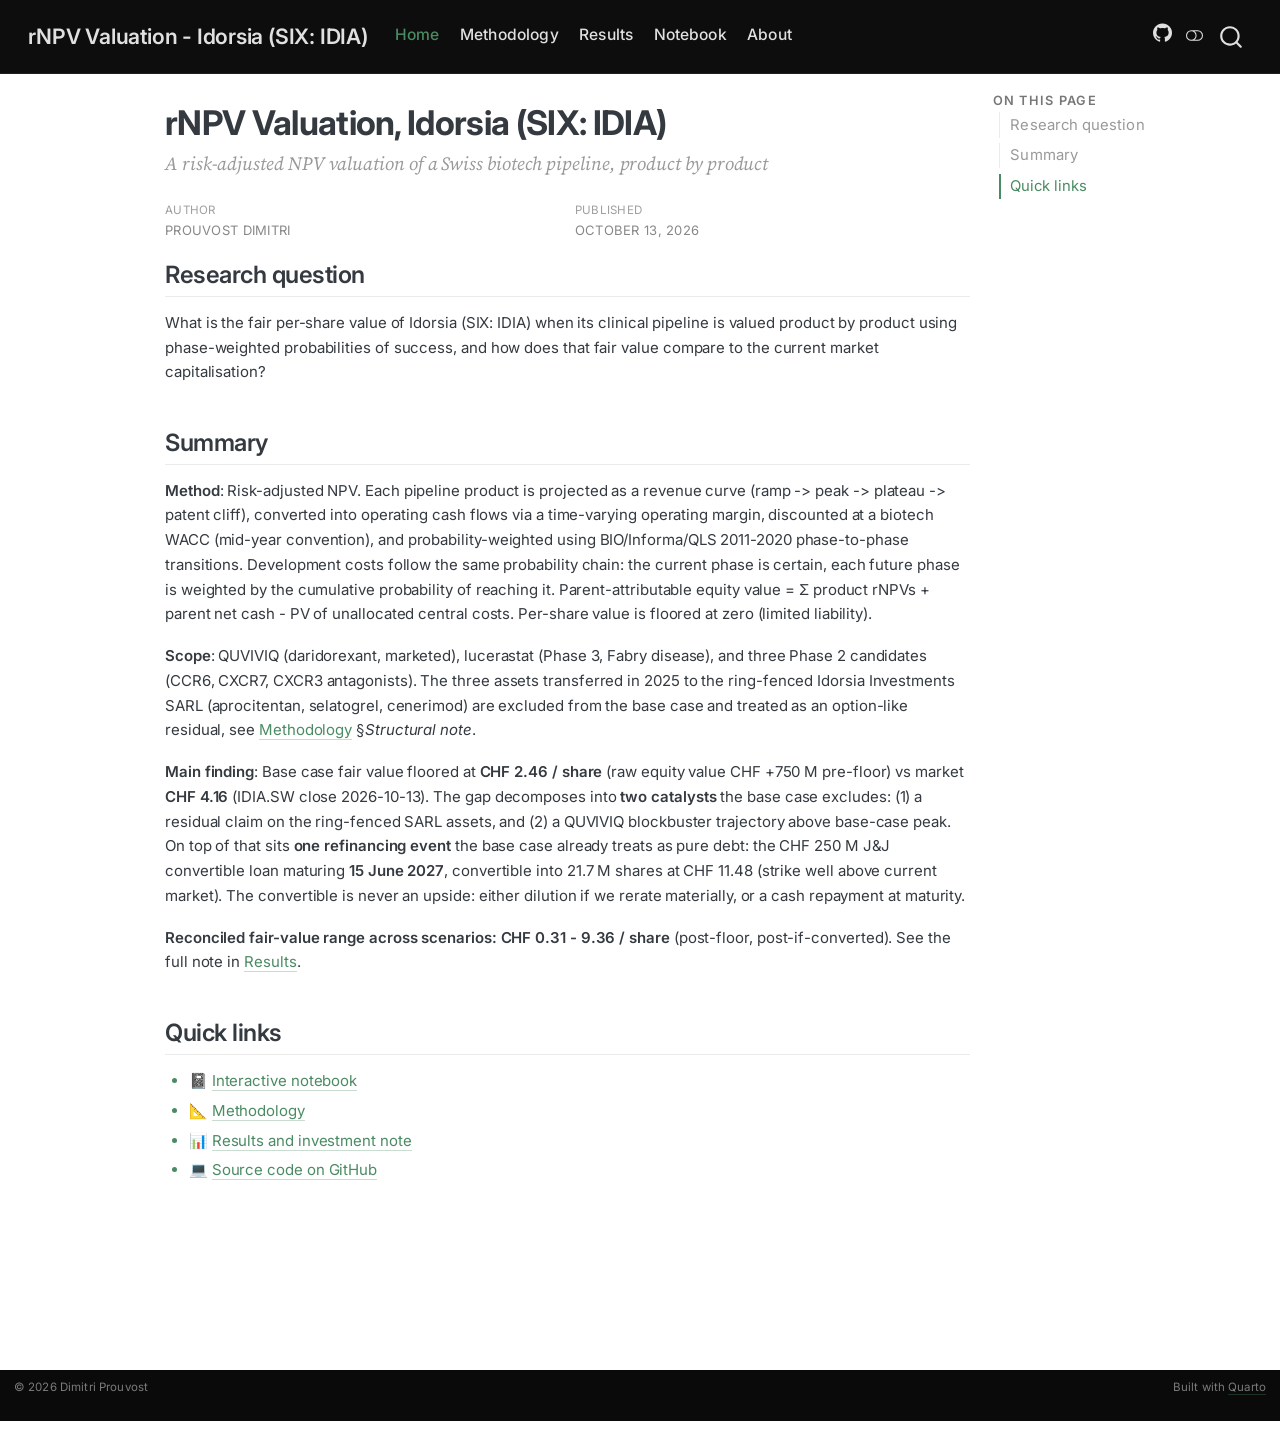
==== commit 118b79aa: "Deploying to gh-pages from @ DimitriPr/rnpv-idorsia-valuation@4e072b0cbc22dbec540fae4aa02cfe82de42d2" ====
--- a/index.html
+++ b/index.html
@@ -357,8 +357,8 @@
 <h2 class="anchored" data-anchor-id="summary">Summary</h2>
 <p><strong>Method</strong>: Risk-adjusted NPV. Each pipeline product is projected as a revenue curve (ramp -&gt; peak -&gt; plateau -&gt; patent cliff), converted into operating cash flows via a time-varying operating margin, discounted at a biotech WACC (mid-year convention), and probability-weighted using BIO/Informa/QLS 2011-2020 phase-to-phase transitions. Development costs follow the same probability chain: the current phase is certain, each future phase is weighted by the cumulative probability of reaching it. Parent-attributable equity value = Σ product rNPVs + parent net cash - PV of unallocated central costs. Per-share value is floored at zero (limited liability).</p>
 <p><strong>Scope</strong>: QUVIVIQ (daridorexant, marketed), lucerastat (Phase 3, Fabry disease), and three Phase 2 candidates (CCR6, CXCR7, CXCR3 antagonists). The three assets transferred in 2025 to the ring-fenced Idorsia Investments SARL (aprocitentan, selatogrel, cenerimod) are excluded from the base case and treated as an option-like residual, see <a href="./methodology.html">Methodology</a> §<em>Structural note</em>.</p>
-<p><strong>Main finding</strong>: Base case fair value floored at <strong>CHF 0.00 / share</strong> (raw equity value CHF -611 M pre-floor) vs market <strong>CHF 4.16</strong> (IDIA.SW close 2026-10-13). The gap decomposes into <strong>two catalysts</strong> the base case excludes: (1) a residual claim on the ring-fenced SARL assets, and (2) a QUVIVIQ blockbuster trajectory above base-case peak. On top of that sits <strong>one refinancing event</strong> the base case already treats as pure debt: the CHF 335 M J&amp;J convertible loan maturing <strong>15 June 2027</strong>, convertible into 29.1 M shares at CHF 11.51 (strike well above current market). The convertible is never an upside: either dilution if we rerate materially, or a cash repayment at maturity.</p>
-<p><strong>Reconciled fair-value range across scenarios: CHF 0.00 - 2.75 / share</strong> (post-floor, post-if-converted). See the full note in <a href="./results.html">Results</a>.</p>
+<p><strong>Main finding</strong>: Base case fair value floored at <strong>CHF 2.46 / share</strong> (raw equity value CHF +750 M pre-floor) vs market <strong>CHF 4.16</strong> (IDIA.SW close 2026-10-13). The gap decomposes into <strong>two catalysts</strong> the base case excludes: (1) a residual claim on the ring-fenced SARL assets, and (2) a QUVIVIQ blockbuster trajectory above base-case peak. On top of that sits <strong>one refinancing event</strong> the base case already treats as pure debt: the CHF 250 M J&amp;J convertible loan maturing <strong>15 June 2027</strong>, convertible into 21.7 M shares at CHF 11.48 (strike well above current market). The convertible is never an upside: either dilution if we rerate materially, or a cash repayment at maturity.</p>
+<p><strong>Reconciled fair-value range across scenarios: CHF 0.31 - 9.36 / share</strong> (post-floor, post-if-converted). See the full note in <a href="./results.html">Results</a>.</p>
 </section>
 <section id="quick-links" class="level2">
 <h2 class="anchored" data-anchor-id="quick-links">Quick links</h2>
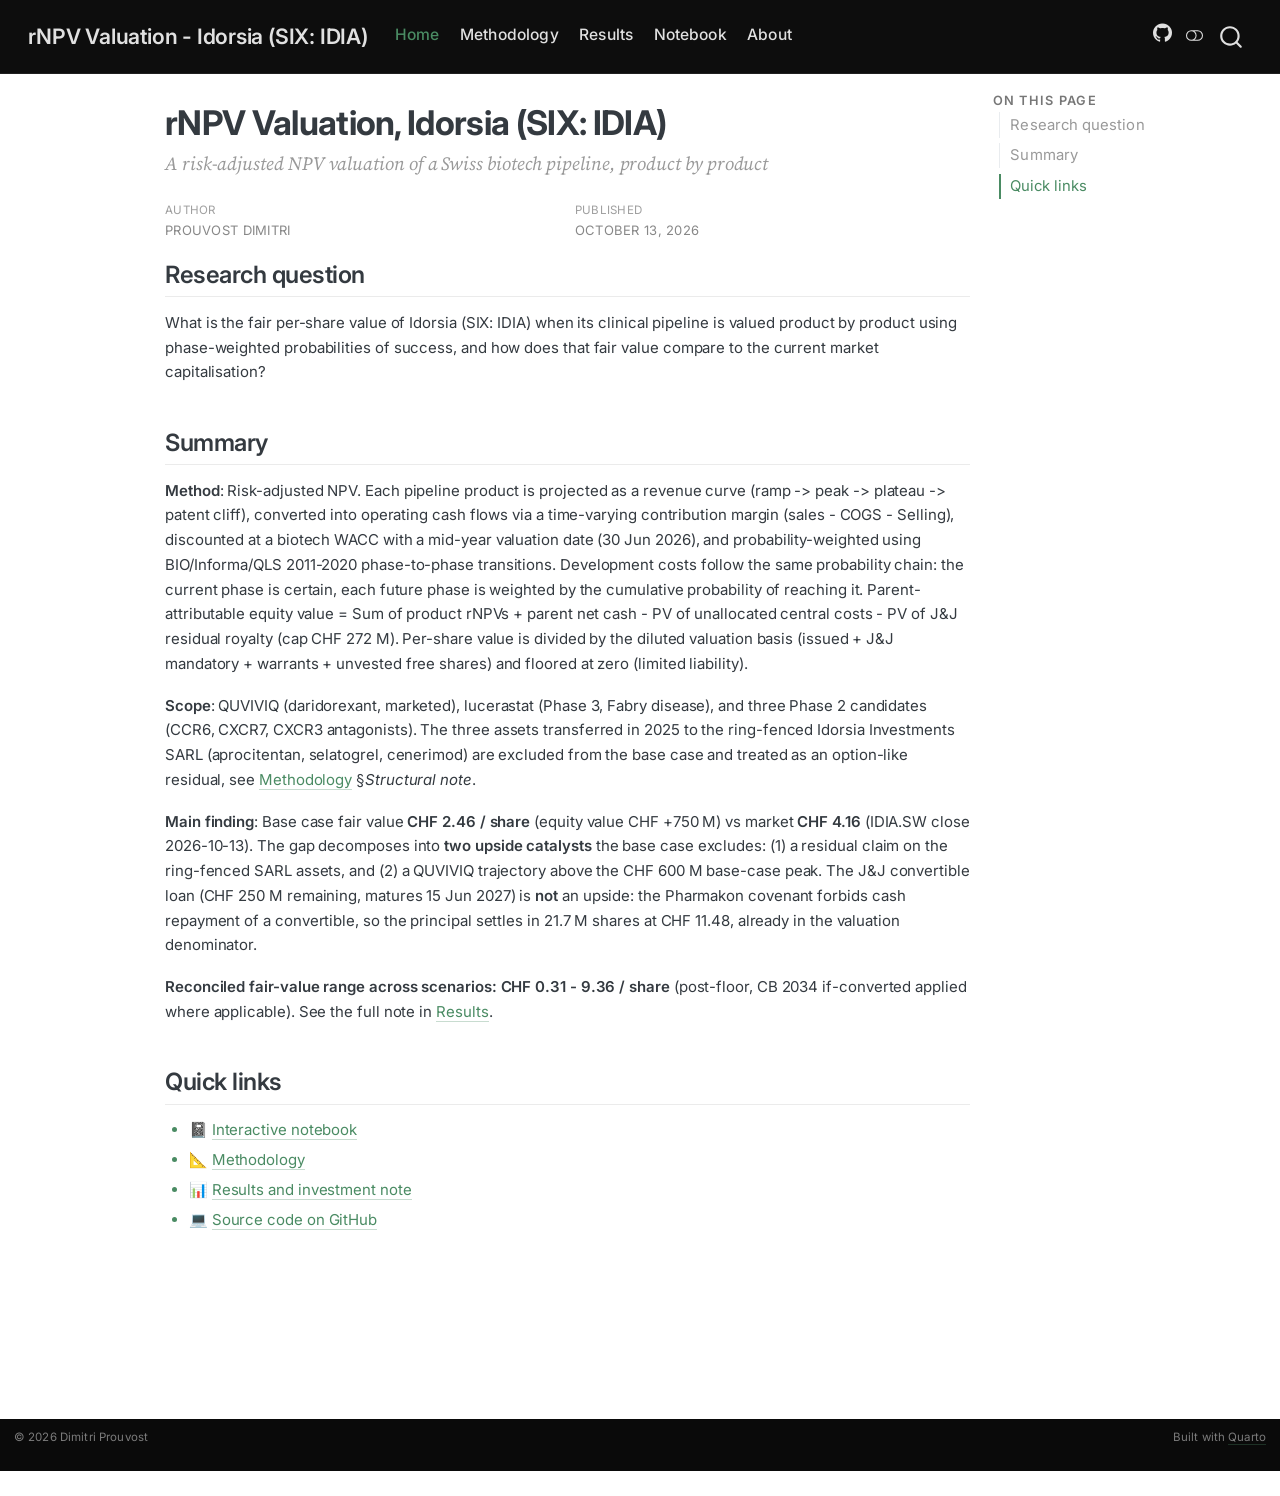
==== commit be79eae3: "Deploying to gh-pages from @ DimitriPr/rnpv-idorsia-valuation@3ce647b10ee968032c42072ac56859cabadb9b" ====
--- a/index.html
+++ b/index.html
@@ -355,10 +355,10 @@
 </section>
 <section id="summary" class="level2">
 <h2 class="anchored" data-anchor-id="summary">Summary</h2>
-<p><strong>Method</strong>: Risk-adjusted NPV. Each pipeline product is projected as a revenue curve (ramp -&gt; peak -&gt; plateau -&gt; patent cliff), converted into operating cash flows via a time-varying operating margin, discounted at a biotech WACC (mid-year convention), and probability-weighted using BIO/Informa/QLS 2011-2020 phase-to-phase transitions. Development costs follow the same probability chain: the current phase is certain, each future phase is weighted by the cumulative probability of reaching it. Parent-attributable equity value = Σ product rNPVs + parent net cash - PV of unallocated central costs. Per-share value is floored at zero (limited liability).</p>
+<p><strong>Method</strong>: Risk-adjusted NPV. Each pipeline product is projected as a revenue curve (ramp -&gt; peak -&gt; plateau -&gt; patent cliff), converted into operating cash flows via a time-varying contribution margin (sales - COGS - Selling), discounted at a biotech WACC with a mid-year valuation date (30 Jun 2026), and probability-weighted using BIO/Informa/QLS 2011-2020 phase-to-phase transitions. Development costs follow the same probability chain: the current phase is certain, each future phase is weighted by the cumulative probability of reaching it. Parent-attributable equity value = Sum of product rNPVs + parent net cash - PV of unallocated central costs - PV of J&amp;J residual royalty (cap CHF 272 M). Per-share value is divided by the diluted valuation basis (issued + J&amp;J mandatory + warrants + unvested free shares) and floored at zero (limited liability).</p>
 <p><strong>Scope</strong>: QUVIVIQ (daridorexant, marketed), lucerastat (Phase 3, Fabry disease), and three Phase 2 candidates (CCR6, CXCR7, CXCR3 antagonists). The three assets transferred in 2025 to the ring-fenced Idorsia Investments SARL (aprocitentan, selatogrel, cenerimod) are excluded from the base case and treated as an option-like residual, see <a href="./methodology.html">Methodology</a> §<em>Structural note</em>.</p>
-<p><strong>Main finding</strong>: Base case fair value floored at <strong>CHF 2.46 / share</strong> (raw equity value CHF +750 M pre-floor) vs market <strong>CHF 4.16</strong> (IDIA.SW close 2026-10-13). The gap decomposes into <strong>two catalysts</strong> the base case excludes: (1) a residual claim on the ring-fenced SARL assets, and (2) a QUVIVIQ blockbuster trajectory above base-case peak. On top of that sits <strong>one refinancing event</strong> the base case already treats as pure debt: the CHF 250 M J&amp;J convertible loan maturing <strong>15 June 2027</strong>, convertible into 21.7 M shares at CHF 11.48 (strike well above current market). The convertible is never an upside: either dilution if we rerate materially, or a cash repayment at maturity.</p>
-<p><strong>Reconciled fair-value range across scenarios: CHF 0.31 - 9.36 / share</strong> (post-floor, post-if-converted). See the full note in <a href="./results.html">Results</a>.</p>
+<p><strong>Main finding</strong>: Base case fair value <strong>CHF 2.46 / share</strong> (equity value CHF +750 M) vs market <strong>CHF 4.16</strong> (IDIA.SW close 2026-10-13). The gap decomposes into <strong>two upside catalysts</strong> the base case excludes: (1) a residual claim on the ring-fenced SARL assets, and (2) a QUVIVIQ trajectory above the CHF 600 M base-case peak. The J&amp;J convertible loan (CHF 250 M remaining, matures 15 Jun 2027) is <strong>not</strong> an upside: the Pharmakon covenant forbids cash repayment of a convertible, so the principal settles in 21.7 M shares at CHF 11.48, already in the valuation denominator.</p>
+<p><strong>Reconciled fair-value range across scenarios: CHF 0.31 - 9.36 / share</strong> (post-floor, CB 2034 if-converted applied where applicable). See the full note in <a href="./results.html">Results</a>.</p>
 </section>
 <section id="quick-links" class="level2">
 <h2 class="anchored" data-anchor-id="quick-links">Quick links</h2>
